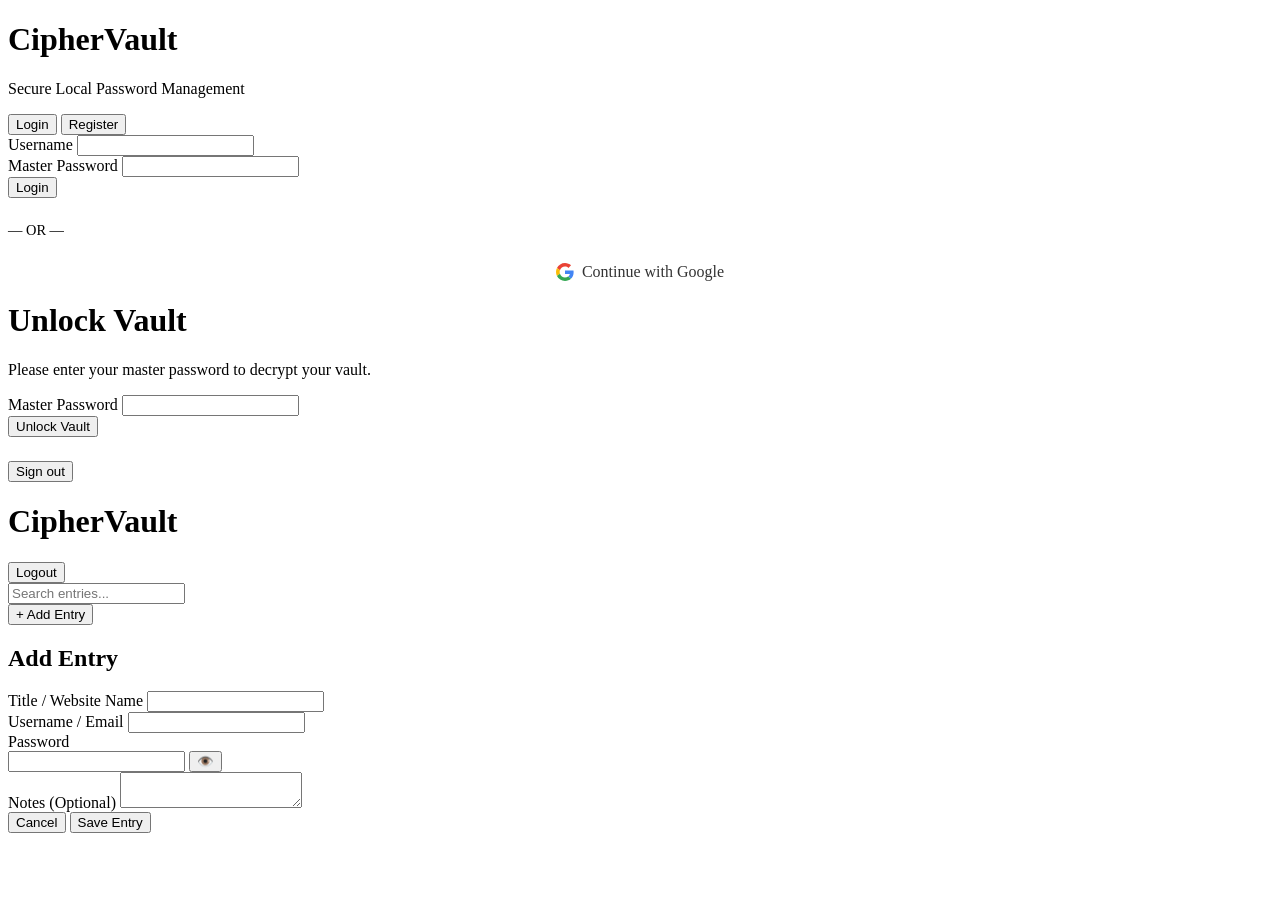
==== web/static/index.html @ eb2fa0f9 "Ready for production" ====
<!DOCTYPE html>
<html lang="en">
<head>
    <meta charset="UTF-8">
    <meta name="viewport" content="width=device-width, initial-scale=1.0">
    <title>CipherVault Web</title>
    <link rel="preconnect" href="https://fonts.googleapis.com">
    <link rel="preconnect" href="https://fonts.gstatic.com" crossorigin>
    <link href="https://fonts.googleapis.com/css2?family=Outfit:wght@300;400;600&display=swap" rel="stylesheet">
    <link rel="stylesheet" href="/static/css/styles.css">
</head>
<body>

    <div id="auth-view" class="view active">
        <div class="auth-card glass">
            <h1 class="logo">CipherVault</h1>
            <p class="subtitle">Secure Local Password Management</p>
            
            <div class="tabs">
                <button class="tab-btn active" onclick="switchAuthTab('login')">Login</button>
                <button class="tab-btn" onclick="switchAuthTab('register')">Register</button>
            </div>

            <form id="auth-form" onsubmit="handleAuth(event)">
                <input type="hidden" id="auth-mode" value="login">
                <div class="input-group">
                    <label for="username">Username</label>
                    <input type="text" id="username" autocomplete="username">
                </div>
                <div class="input-group">
                    <label for="master_password">Master Password</label>
                    <input type="password" id="master_password" autocomplete="current-password">
                </div>
                <div id="auth-error" class="error-msg"></div>
                <button type="submit" class="primary-btn" id="auth-submit-btn">Login</button>
            </form>
            
            <div style="margin: 1.5rem 0; color: var(--text-muted); font-size: 0.9rem;">— OR —</div>
            
            <a href="/api/auth/google/login" class="primary-btn" style="background: white; color: #333; text-decoration: none; display: flex; justify-content: center; align-items: center; gap: 0.5rem; width: 100%;">
                <svg width="18" height="18" xmlns="http://www.w3.org/2000/svg" viewBox="0 0 48 48"><path fill="#EA4335" d="M24 9.5c3.54 0 6.71 1.22 9.21 3.6l6.85-6.85C35.9 2.38 30.47 0 24 0 14.62 0 6.51 5.38 2.56 13.22l7.98 6.19C12.43 13.72 17.74 9.5 24 9.5z"/><path fill="#4285F4" d="M46.98 24.55c0-1.57-.15-3.09-.38-4.55H24v9.02h12.94c-.58 2.96-2.26 5.48-4.78 7.18l7.73 6c4.51-4.18 7.09-10.36 7.09-17.65z"/><path fill="#FBBC05" d="M10.53 28.59c-.48-1.45-.76-2.99-.76-4.59s.27-3.14.76-4.59l-7.98-6.19C.92 16.46 0 20.12 0 24c0 3.88.92 7.54 2.56 10.78l7.97-6.19z"/><path fill="#34A853" d="M24 48c6.48 0 11.93-2.13 15.89-5.81l-7.73-6c-2.15 1.45-4.92 2.3-8.16 2.3-6.26 0-11.57-4.22-13.47-9.91l-7.98 6.19C6.51 42.62 14.62 48 24 48z"/></svg>
                Continue with Google
            </a>
        </div>
    </div>

    <!-- UNLOCK VIEW -->
    <div id="unlock-view" class="view">
        <div class="auth-card glass" style="margin: auto;">
            <h1 class="logo">Unlock Vault</h1>
            <p class="subtitle" id="unlock-subtitle">Please enter your master password to decrypt your vault.</p>
            
            <form id="unlock-form" onsubmit="handleUnlock(event)">
                <div class="input-group">
                    <label for="unlock_password">Master Password</label>
                    <input type="password" id="unlock_password" required>
                </div>
                <div id="unlock-error" class="error-msg"></div>
                <button type="submit" class="primary-btn">Unlock Vault</button>
            </form>
            
            <div style="margin-top: 1.5rem;">
                <button type="button" class="text-btn" onclick="logout()">Sign out</button>
            </div>
        </div>
    </div>

    <div id="app-view" class="view">
        <header class="glass-header">
            <h1 class="logo">CipherVault</h1>
            <div class="header-actions">
                <span id="current-user"></span>
                <button onclick="logout()" class="text-btn">Logout</button>
            </div>
        </header>

        <main class="container">
            <div class="action-bar">
                <div class="search-wrapper">
                    <input type="text" id="search-input" placeholder="Search entries..." onkeyup="filterEntries()">
                </div>
                <button onclick="openModal('add-modal')" class="primary-btn">+ Add Entry</button>
            </div>

            <div id="entries-list" class="entries-grid">
                <!-- Entries will be dynamically populated here -->
            </div>
        </main>
    </div>

    <!-- Modals -->
    <div id="add-modal" class="modal">
        <div class="modal-content glass">
            <h2>Add Entry</h2>
            <form id="add-form" onsubmit="handleAddEntry(event)">
                <div class="input-group">
                    <label for="entry-name">Title / Website Name</label>
                    <input type="text" id="entry-name" required>
                </div>
                <div class="input-group">
                    <label for="entry-username">Username / Email</label>
                    <input type="text" id="entry-username" required>
                </div>
                <div class="input-group">
                    <label for="entry-password">Password</label>
                    <div class="password-wrapper">
                        <input type="password" id="entry-password" required>
                        <button type="button" class="icon-btn" onclick="togglePasswordVisibility('entry-password')">👁️</button>
                    </div>
                </div>
                <div class="input-group">
                    <label for="entry-notes">Notes (Optional)</label>
                    <textarea id="entry-notes"></textarea>
                </div>
                <div id="add-error" class="error-msg"></div>
                <div class="modal-actions">
                    <button type="button" class="text-btn" onclick="closeModal('add-modal')">Cancel</button>
                    <button type="submit" class="primary-btn">Save Entry</button>
                </div>
            </form>
        </div>
    </div>

    <script src="/static/js/app.js"></script>
</body>
</html>
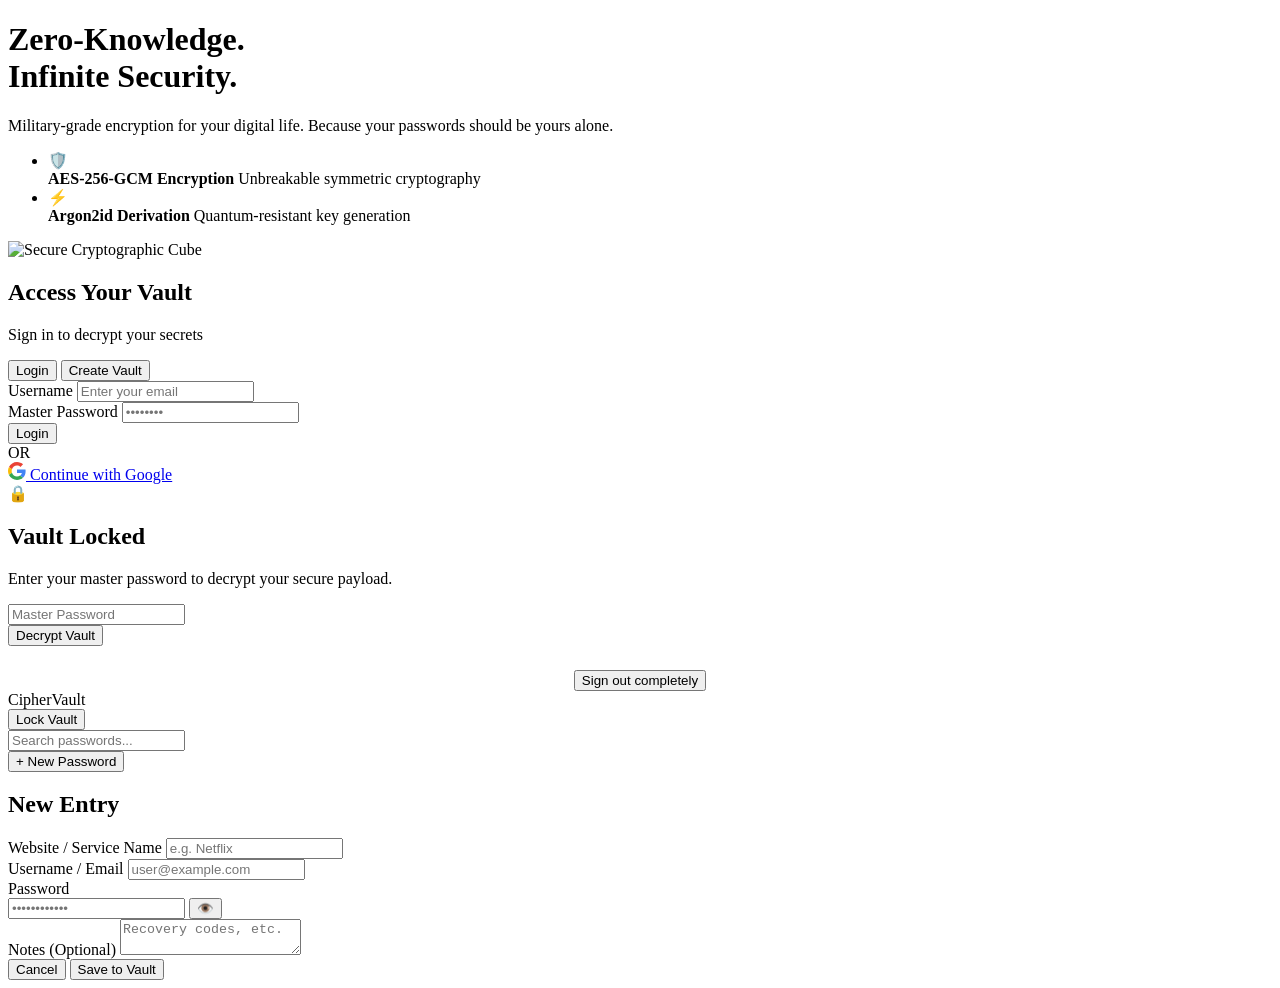
==== commit 95651248: "Redesign landing page UI" ====
--- a/web/static/index.html
+++ b/web/static/index.html
@@ -3,83 +3,127 @@
 <head>
     <meta charset="UTF-8">
     <meta name="viewport" content="width=device-width, initial-scale=1.0">
-    <title>CipherVault Web</title>
+    <title>CipherVault | Zero-Knowledge Security</title>
     <link rel="preconnect" href="https://fonts.googleapis.com">
     <link rel="preconnect" href="https://fonts.gstatic.com" crossorigin>
-    <link href="https://fonts.googleapis.com/css2?family=Outfit:wght@300;400;600&display=swap" rel="stylesheet">
+    <link href="https://fonts.googleapis.com/css2?family=Inter:wght@300;400;500;600;700&family=Space+Grotesk:wght@500;700&display=swap" rel="stylesheet">
     <link rel="stylesheet" href="/static/css/styles.css">
 </head>
 <body>
 
+    <!-- Landing / Auth View -->
     <div id="auth-view" class="view active">
-        <div class="auth-card glass">
-            <h1 class="logo">CipherVault</h1>
-            <p class="subtitle">Secure Local Password Management</p>
+        <div class="landing-grid">
             
-            <div class="tabs">
-                <button class="tab-btn active" onclick="switchAuthTab('login')">Login</button>
-                <button class="tab-btn" onclick="switchAuthTab('register')">Register</button>
+            <!-- Left Side: Marketing Pitch -->
+            <div class="landing-pitch">
+                <div class="pitch-content">
+                    <h1 class="landing-title">Zero-Knowledge.<br><span class="highlight">Infinite Security.</span></h1>
+                    <p class="landing-subtitle">Military-grade encryption for your digital life. Because your passwords should be yours alone.</p>
+                    
+                    <ul class="features-list">
+                        <li>
+                            <div class="feature-icon">🛡️</div>
+                            <div class="feature-text">
+                                <strong>AES-256-GCM Encryption</strong>
+                                <span>Unbreakable symmetric cryptography</span>
+                            </div>
+                        </li>
+                        <li>
+                            <div class="feature-icon">⚡</div>
+                            <div class="feature-text">
+                                <strong>Argon2id Derivation</strong>
+                                <span>Quantum-resistant key generation</span>
+                            </div>
+                        </li>
+                    </ul>
+                </div>
+                
+                <div class="hero-image-wrapper">
+                    <img src="/static/img/hero.png" alt="Secure Cryptographic Cube" class="hero-image">
+                </div>
             </div>
 
-            <form id="auth-form" onsubmit="handleAuth(event)">
-                <input type="hidden" id="auth-mode" value="login">
-                <div class="input-group">
-                    <label for="username">Username</label>
-                    <input type="text" id="username" autocomplete="username">
+            <!-- Right Side: Auth Card -->
+            <div class="landing-auth">
+                <div class="auth-card glass">
+                    <h2 class="auth-heading">Access Your Vault</h2>
+                    <p class="auth-sub">Sign in to decrypt your secrets</p>
+                    
+                    <div class="tabs">
+                        <button class="tab-btn active" onclick="switchAuthTab('login')">Login</button>
+                        <button class="tab-btn" onclick="switchAuthTab('register')">Create Vault</button>
+                    </div>
+
+                    <form id="auth-form" onsubmit="handleAuth(event)">
+                        <input type="hidden" id="auth-mode" value="login">
+                        <div class="input-group">
+                            <label for="username">Username</label>
+                            <input type="text" id="username" autocomplete="username" placeholder="Enter your email">
+                        </div>
+                        <div class="input-group">
+                            <label for="master_password">Master Password</label>
+                            <input type="password" id="master_password" autocomplete="current-password" placeholder="••••••••">
+                        </div>
+                        <div id="auth-error" class="error-msg"></div>
+                        <button type="submit" class="primary-btn" id="auth-submit-btn">Login</button>
+                    </form>
+                    
+                    <div class="divider">
+                        <span>OR</span>
+                    </div>
+                    
+                    <a href="/api/auth/google/login" class="google-btn">
+                        <svg width="18" height="18" xmlns="http://www.w3.org/2000/svg" viewBox="0 0 48 48"><path fill="#EA4335" d="M24 9.5c3.54 0 6.71 1.22 9.21 3.6l6.85-6.85C35.9 2.38 30.47 0 24 0 14.62 0 6.51 5.38 2.56 13.22l7.98 6.19C12.43 13.72 17.74 9.5 24 9.5z"/><path fill="#4285F4" d="M46.98 24.55c0-1.57-.15-3.09-.38-4.55H24v9.02h12.94c-.58 2.96-2.26 5.48-4.78 7.18l7.73 6c4.51-4.18 7.09-10.36 7.09-17.65z"/><path fill="#FBBC05" d="M10.53 28.59c-.48-1.45-.76-2.99-.76-4.59s.27-3.14.76-4.59l-7.98-6.19C.92 16.46 0 20.12 0 24c0 3.88.92 7.54 2.56 10.78l7.97-6.19z"/><path fill="#34A853" d="M24 48c6.48 0 11.93-2.13 15.89-5.81l-7.73-6c-2.15 1.45-4.92 2.3-8.16 2.3-6.26 0-11.57-4.22-13.47-9.91l-7.98 6.19C6.51 42.62 14.62 48 24 48z"/></svg>
+                        Continue with Google
+                    </a>
                 </div>
-                <div class="input-group">
-                    <label for="master_password">Master Password</label>
-                    <input type="password" id="master_password" autocomplete="current-password">
-                </div>
-                <div id="auth-error" class="error-msg"></div>
-                <button type="submit" class="primary-btn" id="auth-submit-btn">Login</button>
-            </form>
+            </div>
             
-            <div style="margin: 1.5rem 0; color: var(--text-muted); font-size: 0.9rem;">— OR —</div>
-            
-            <a href="/api/auth/google/login" class="primary-btn" style="background: white; color: #333; text-decoration: none; display: flex; justify-content: center; align-items: center; gap: 0.5rem; width: 100%;">
-                <svg width="18" height="18" xmlns="http://www.w3.org/2000/svg" viewBox="0 0 48 48"><path fill="#EA4335" d="M24 9.5c3.54 0 6.71 1.22 9.21 3.6l6.85-6.85C35.9 2.38 30.47 0 24 0 14.62 0 6.51 5.38 2.56 13.22l7.98 6.19C12.43 13.72 17.74 9.5 24 9.5z"/><path fill="#4285F4" d="M46.98 24.55c0-1.57-.15-3.09-.38-4.55H24v9.02h12.94c-.58 2.96-2.26 5.48-4.78 7.18l7.73 6c4.51-4.18 7.09-10.36 7.09-17.65z"/><path fill="#FBBC05" d="M10.53 28.59c-.48-1.45-.76-2.99-.76-4.59s.27-3.14.76-4.59l-7.98-6.19C.92 16.46 0 20.12 0 24c0 3.88.92 7.54 2.56 10.78l7.97-6.19z"/><path fill="#34A853" d="M24 48c6.48 0 11.93-2.13 15.89-5.81l-7.73-6c-2.15 1.45-4.92 2.3-8.16 2.3-6.26 0-11.57-4.22-13.47-9.91l-7.98 6.19C6.51 42.62 14.62 48 24 48z"/></svg>
-                Continue with Google
-            </a>
         </div>
     </div>
 
     <!-- UNLOCK VIEW -->
     <div id="unlock-view" class="view">
-        <div class="auth-card glass" style="margin: auto;">
-            <h1 class="logo">Unlock Vault</h1>
-            <p class="subtitle" id="unlock-subtitle">Please enter your master password to decrypt your vault.</p>
+        <div class="auth-card glass centered-card">
+            <div class="lock-icon">🔒</div>
+            <h2 class="auth-heading">Vault Locked</h2>
+            <p class="auth-sub" id="unlock-subtitle">Enter your master password to decrypt your secure payload.</p>
             
             <form id="unlock-form" onsubmit="handleUnlock(event)">
                 <div class="input-group">
-                    <label for="unlock_password">Master Password</label>
-                    <input type="password" id="unlock_password" required>
+                    <input type="password" id="unlock_password" required placeholder="Master Password">
                 </div>
                 <div id="unlock-error" class="error-msg"></div>
-                <button type="submit" class="primary-btn">Unlock Vault</button>
+                <button type="submit" class="primary-btn">Decrypt Vault</button>
             </form>
             
-            <div style="margin-top: 1.5rem;">
-                <button type="button" class="text-btn" onclick="logout()">Sign out</button>
+            <div style="margin-top: 1.5rem; text-align: center;">
+                <button type="button" class="text-btn" onclick="logout()">Sign out completely</button>
             </div>
         </div>
     </div>
 
+    <!-- APP VIEW -->
     <div id="app-view" class="view">
-        <header class="glass-header">
-            <h1 class="logo">CipherVault</h1>
+        <header class="app-header glass">
+            <div class="header-logo">
+                <span class="highlight">Cipher</span>Vault
+            </div>
             <div class="header-actions">
-                <span id="current-user"></span>
-                <button onclick="logout()" class="text-btn">Logout</button>
+                <span id="current-user" class="user-badge"></span>
+                <button onclick="logout()" class="text-btn">Lock Vault</button>
             </div>
         </header>
 
         <main class="container">
             <div class="action-bar">
                 <div class="search-wrapper">
-                    <input type="text" id="search-input" placeholder="Search entries..." onkeyup="filterEntries()">
+                    <input type="text" id="search-input" placeholder="Search passwords..." onkeyup="filterEntries()">
                 </div>
-                <button onclick="openModal('add-modal')" class="primary-btn">+ Add Entry</button>
+                <button onclick="openModal('add-modal')" class="primary-btn add-btn">
+                    <span>+</span> New Password
+                </button>
             </div>
 
             <div id="entries-list" class="entries-grid">
@@ -88,34 +132,34 @@
         </main>
     </div>
 
-    <!-- Modals -->
+    <!-- ADD ENTRY MODAL -->
     <div id="add-modal" class="modal">
         <div class="modal-content glass">
-            <h2>Add Entry</h2>
+            <h2 class="modal-title">New Entry</h2>
             <form id="add-form" onsubmit="handleAddEntry(event)">
                 <div class="input-group">
-                    <label for="entry-name">Title / Website Name</label>
-                    <input type="text" id="entry-name" required>
+                    <label for="entry-name">Website / Service Name</label>
+                    <input type="text" id="entry-name" required placeholder="e.g. Netflix">
                 </div>
                 <div class="input-group">
                     <label for="entry-username">Username / Email</label>
-                    <input type="text" id="entry-username" required>
+                    <input type="text" id="entry-username" required placeholder="user@example.com">
                 </div>
                 <div class="input-group">
                     <label for="entry-password">Password</label>
                     <div class="password-wrapper">
-                        <input type="password" id="entry-password" required>
+                        <input type="password" id="entry-password" required placeholder="••••••••••••">
                         <button type="button" class="icon-btn" onclick="togglePasswordVisibility('entry-password')">👁️</button>
                     </div>
                 </div>
                 <div class="input-group">
                     <label for="entry-notes">Notes (Optional)</label>
-                    <textarea id="entry-notes"></textarea>
+                    <textarea id="entry-notes" placeholder="Recovery codes, etc."></textarea>
                 </div>
                 <div id="add-error" class="error-msg"></div>
                 <div class="modal-actions">
                     <button type="button" class="text-btn" onclick="closeModal('add-modal')">Cancel</button>
-                    <button type="submit" class="primary-btn">Save Entry</button>
+                    <button type="submit" class="primary-btn">Save to Vault</button>
                 </div>
             </form>
         </div>
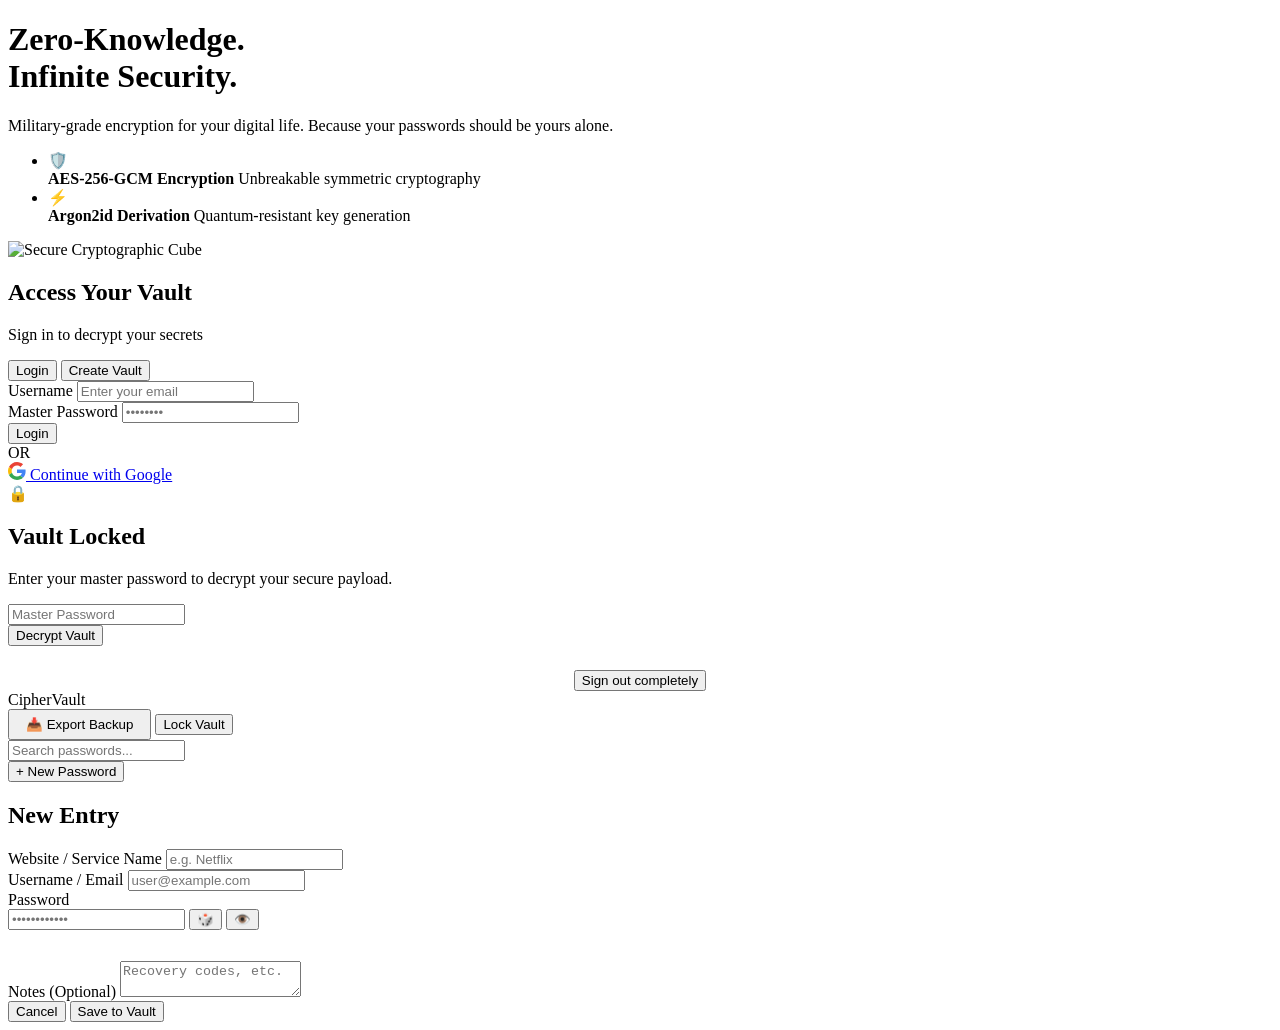
==== commit b25e5c01: "Add 5 premium features: Generator, Strength Meter, Auto-Lock, Copy, Export" ====
--- a/web/static/index.html
+++ b/web/static/index.html
@@ -112,6 +112,7 @@
             </div>
             <div class="header-actions">
                 <span id="current-user" class="user-badge"></span>
+                <button onclick="exportVault()" class="action-btn" style="padding: 0.4rem 1rem; flex: 0; white-space: nowrap;">📥 Export Backup</button>
                 <button onclick="logout()" class="text-btn">Lock Vault</button>
             </div>
         </header>
@@ -148,9 +149,14 @@
                 <div class="input-group">
                     <label for="entry-password">Password</label>
                     <div class="password-wrapper">
-                        <input type="password" id="entry-password" required placeholder="••••••••••••">
+                        <input type="password" id="entry-password" required placeholder="••••••••••••" oninput="checkPasswordStrength(this.value)">
+                        <button type="button" class="icon-btn" style="right: 2.5rem;" onclick="generatePassword()" title="Generate Password">🎲</button>
                         <button type="button" class="icon-btn" onclick="togglePasswordVisibility('entry-password')">👁️</button>
                     </div>
+                    <div style="margin-top: 0.5rem; height: 4px; background: rgba(255,255,255,0.1); border-radius: 2px; overflow: hidden;">
+                        <div id="strength-bar" style="height: 100%; width: 0%; transition: all 0.3s ease;"></div>
+                    </div>
+                    <div id="strength-text" style="font-size: 0.8rem; color: var(--text-muted); margin-top: 0.25rem; min-height: 1.2em;"></div>
                 </div>
                 <div class="input-group">
                     <label for="entry-notes">Notes (Optional)</label>
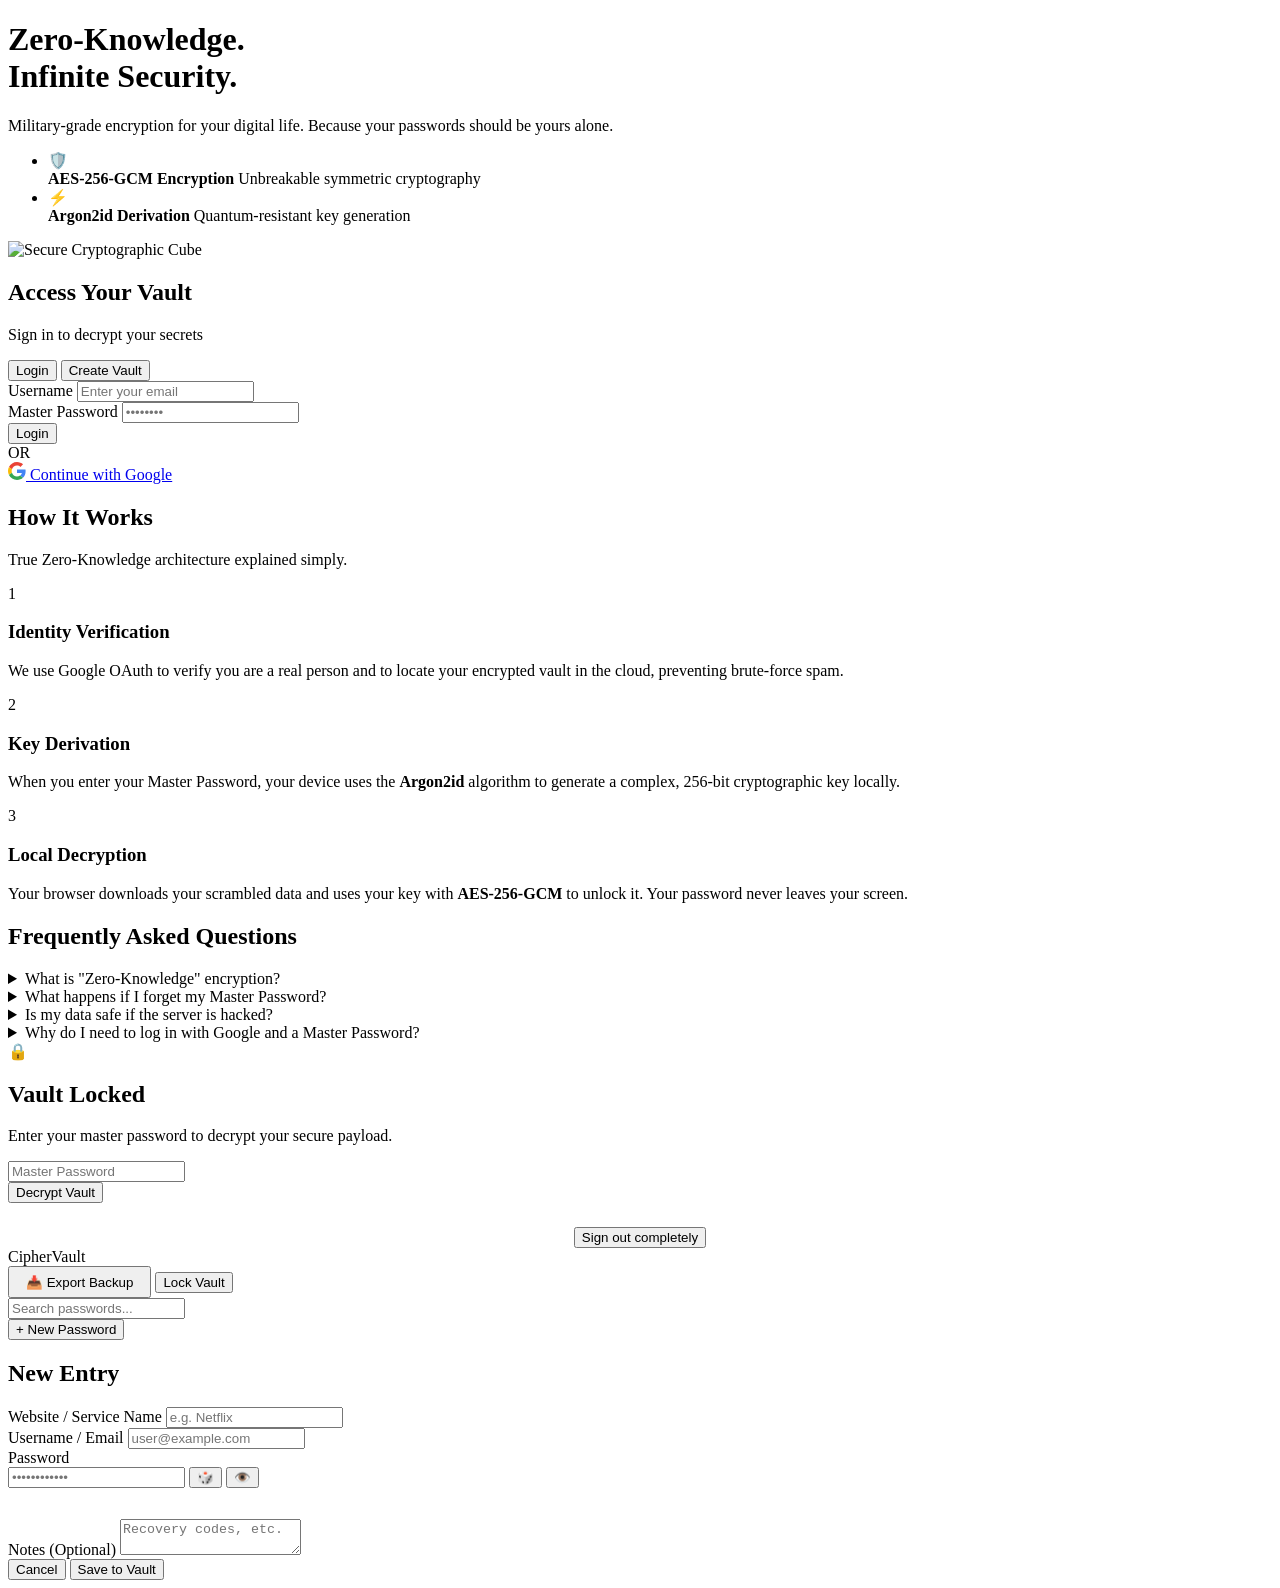
==== commit 1ec55444: "Add How it Works and FAQ sections to landing page" ====
--- a/web/static/index.html
+++ b/web/static/index.html
@@ -81,6 +81,74 @@
             </div>
             
         </div>
+
+        <!-- NEW: HOW IT WORKS SECTION -->
+        <section class="info-section">
+            <div class="container">
+                <div class="section-header">
+                    <h2 class="section-title">How It Works</h2>
+                    <p class="section-subtitle">True Zero-Knowledge architecture explained simply.</p>
+                </div>
+                
+                <div class="steps-grid">
+                    <div class="step-card glass">
+                        <div class="step-number">1</div>
+                        <h3>Identity Verification</h3>
+                        <p>We use Google OAuth to verify you are a real person and to locate your encrypted vault in the cloud, preventing brute-force spam.</p>
+                    </div>
+                    <div class="step-card glass">
+                        <div class="step-number">2</div>
+                        <h3>Key Derivation</h3>
+                        <p>When you enter your Master Password, your device uses the <strong>Argon2id</strong> algorithm to generate a complex, 256-bit cryptographic key locally.</p>
+                    </div>
+                    <div class="step-card glass">
+                        <div class="step-number">3</div>
+                        <h3>Local Decryption</h3>
+                        <p>Your browser downloads your scrambled data and uses your key with <strong>AES-256-GCM</strong> to unlock it. Your password never leaves your screen.</p>
+                    </div>
+                </div>
+            </div>
+        </section>
+
+        <!-- NEW: FAQ SECTION -->
+        <section class="info-section" style="padding-top: 0;">
+            <div class="container" style="max-width: 800px;">
+                <div class="section-header">
+                    <h2 class="section-title">Frequently Asked Questions</h2>
+                </div>
+                
+                <div class="faq-container">
+                    <details class="faq-item glass">
+                        <summary>What is "Zero-Knowledge" encryption?</summary>
+                        <div class="faq-content">
+                            <p>Zero-Knowledge means that the server (and the developers) have absolutely zero knowledge of what your passwords are. Your Master Password is never sent to our servers; it only exists temporarily on your own device to lock and unlock your data. If our database is hacked, the hackers only get mathematically unbreakable gibberish.</p>
+                        </div>
+                    </details>
+                    
+                    <details class="faq-item glass">
+                        <summary>What happens if I forget my Master Password?</summary>
+                        <div class="faq-content">
+                            <p><strong>You lose your data.</strong> Because we practice strict Zero-Knowledge security, we cannot reset your password or recover your vault. Your Master Password is the only mathematical key that can unlock your data.</p>
+                        </div>
+                    </details>
+
+                    <details class="faq-item glass">
+                        <summary>Is my data safe if the server is hacked?</summary>
+                        <div class="faq-content">
+                            <p>Yes. Your vault is encrypted using AES-256-GCM, the same encryption standard used by governments and militaries worldwide. Without your specific Master Password, the world's most powerful supercomputers would take millions of years to crack it.</p>
+                        </div>
+                    </details>
+
+                    <details class="faq-item glass">
+                        <summary>Why do I need to log in with Google and a Master Password?</summary>
+                        <div class="faq-content">
+                            <p>Logging in with Google proves your identity to our servers and helps us fetch the correct encrypted file. The Master Password proves your authorization to unlock the file. Splitting these two steps prevents bots from spamming our servers with fake passwords.</p>
+                        </div>
+                    </details>
+                </div>
+            </div>
+        </section>
+
     </div>
 
     <!-- UNLOCK VIEW -->
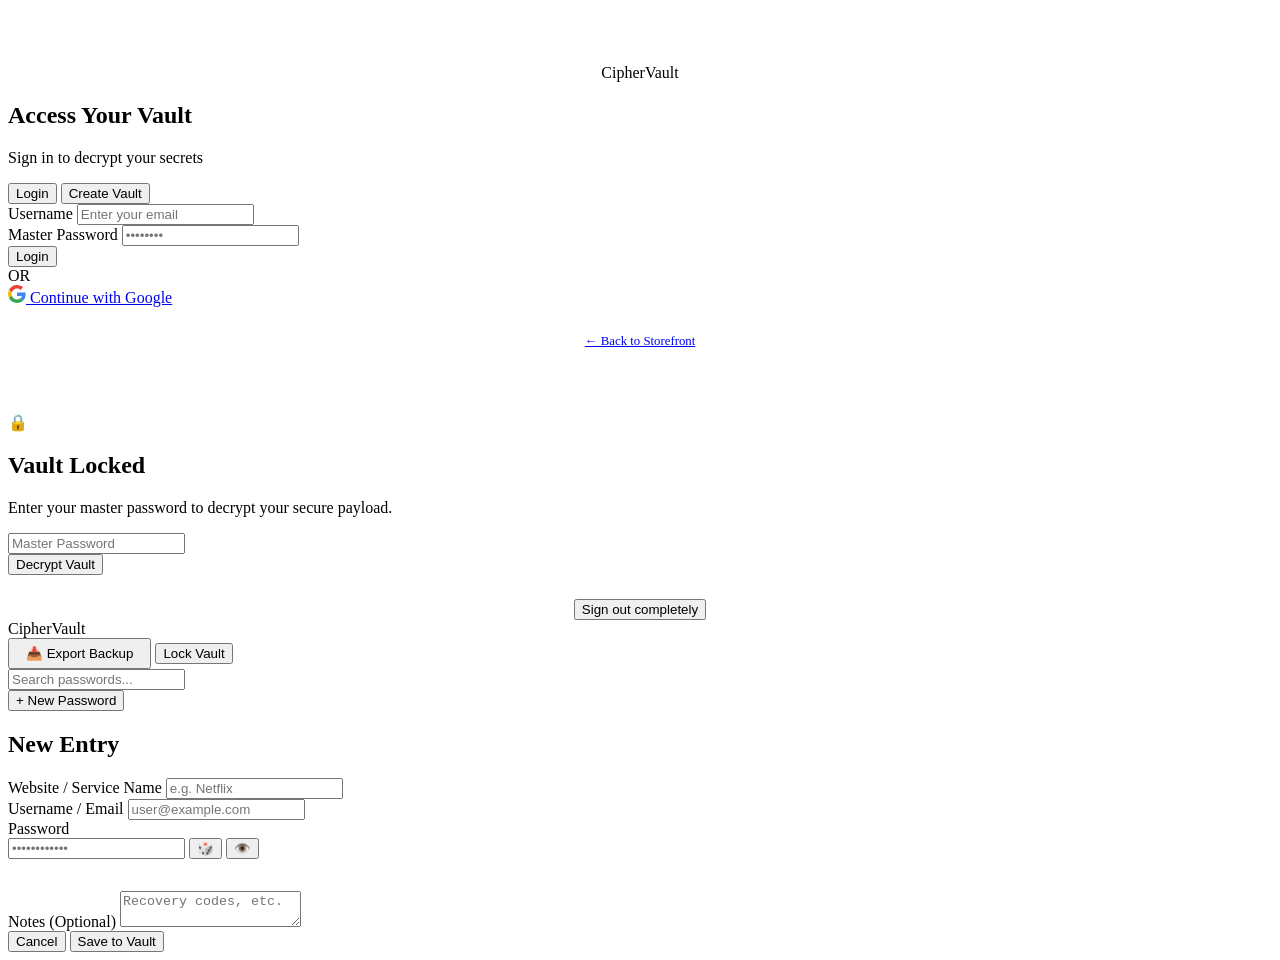
==== commit 732cb37a: "Redesign app interface to align with premium Syne/Space Mono dark theme" ====
--- a/web/static/index.html
+++ b/web/static/index.html
@@ -6,149 +6,52 @@
     <title>CipherVault | Zero-Knowledge Security</title>
     <link rel="preconnect" href="https://fonts.googleapis.com">
     <link rel="preconnect" href="https://fonts.gstatic.com" crossorigin>
-    <link href="https://fonts.googleapis.com/css2?family=Inter:wght@300;400;500;600;700&family=Space+Grotesk:wght@500;700&display=swap" rel="stylesheet">
+    <link href="https://fonts.googleapis.com/css2?family=Space+Mono:wght@400;700&family=Syne:wght@400;700;800;900&display=swap" rel="stylesheet">
     <link rel="stylesheet" href="/static/css/styles.css">
 </head>
 <body>
 
     <!-- Landing / Auth View -->
     <div id="auth-view" class="view active">
-        <div class="landing-grid">
+        <div class="auth-card glass centered-card" style="margin: auto; margin-top: 4rem; margin-bottom: 4rem;">
+            <div class="header-logo" style="text-align: center; margin-bottom: 1rem;">
+                <span class="highlight">Cipher</span>Vault
+            </div>
+            <h2 class="auth-heading">Access Your Vault</h2>
+            <p class="auth-sub">Sign in to decrypt your secrets</p>
             
-            <!-- Left Side: Marketing Pitch -->
-            <div class="landing-pitch">
-                <div class="pitch-content">
-                    <h1 class="landing-title">Zero-Knowledge.<br><span class="highlight">Infinite Security.</span></h1>
-                    <p class="landing-subtitle">Military-grade encryption for your digital life. Because your passwords should be yours alone.</p>
-                    
-                    <ul class="features-list">
-                        <li>
-                            <div class="feature-icon">🛡️</div>
-                            <div class="feature-text">
-                                <strong>AES-256-GCM Encryption</strong>
-                                <span>Unbreakable symmetric cryptography</span>
-                            </div>
-                        </li>
-                        <li>
-                            <div class="feature-icon">⚡</div>
-                            <div class="feature-text">
-                                <strong>Argon2id Derivation</strong>
-                                <span>Quantum-resistant key generation</span>
-                            </div>
-                        </li>
-                    </ul>
-                </div>
-                
-                <div class="hero-image-wrapper">
-                    <img src="/static/img/hero.png" alt="Secure Cryptographic Cube" class="hero-image">
-                </div>
+            <div class="tabs">
+                <button class="tab-btn active" onclick="switchAuthTab('login')">Login</button>
+                <button class="tab-btn" onclick="switchAuthTab('register')">Create Vault</button>
             </div>
 
-            <!-- Right Side: Auth Card -->
-            <div class="landing-auth">
-                <div class="auth-card glass">
-                    <h2 class="auth-heading">Access Your Vault</h2>
-                    <p class="auth-sub">Sign in to decrypt your secrets</p>
-                    
-                    <div class="tabs">
-                        <button class="tab-btn active" onclick="switchAuthTab('login')">Login</button>
-                        <button class="tab-btn" onclick="switchAuthTab('register')">Create Vault</button>
-                    </div>
-
-                    <form id="auth-form" onsubmit="handleAuth(event)">
-                        <input type="hidden" id="auth-mode" value="login">
-                        <div class="input-group">
-                            <label for="username">Username</label>
-                            <input type="text" id="username" autocomplete="username" placeholder="Enter your email">
-                        </div>
-                        <div class="input-group">
-                            <label for="master_password">Master Password</label>
-                            <input type="password" id="master_password" autocomplete="current-password" placeholder="••••••••">
-                        </div>
-                        <div id="auth-error" class="error-msg"></div>
-                        <button type="submit" class="primary-btn" id="auth-submit-btn">Login</button>
-                    </form>
-                    
-                    <div class="divider">
-                        <span>OR</span>
-                    </div>
-                    
-                    <a href="/api/auth/google/login" class="google-btn">
-                        <svg width="18" height="18" xmlns="http://www.w3.org/2000/svg" viewBox="0 0 48 48"><path fill="#EA4335" d="M24 9.5c3.54 0 6.71 1.22 9.21 3.6l6.85-6.85C35.9 2.38 30.47 0 24 0 14.62 0 6.51 5.38 2.56 13.22l7.98 6.19C12.43 13.72 17.74 9.5 24 9.5z"/><path fill="#4285F4" d="M46.98 24.55c0-1.57-.15-3.09-.38-4.55H24v9.02h12.94c-.58 2.96-2.26 5.48-4.78 7.18l7.73 6c4.51-4.18 7.09-10.36 7.09-17.65z"/><path fill="#FBBC05" d="M10.53 28.59c-.48-1.45-.76-2.99-.76-4.59s.27-3.14.76-4.59l-7.98-6.19C.92 16.46 0 20.12 0 24c0 3.88.92 7.54 2.56 10.78l7.97-6.19z"/><path fill="#34A853" d="M24 48c6.48 0 11.93-2.13 15.89-5.81l-7.73-6c-2.15 1.45-4.92 2.3-8.16 2.3-6.26 0-11.57-4.22-13.47-9.91l-7.98 6.19C6.51 42.62 14.62 48 24 48z"/></svg>
-                        Continue with Google
-                    </a>
+            <form id="auth-form" onsubmit="handleAuth(event)">
+                <input type="hidden" id="auth-mode" value="login">
+                <div class="input-group">
+                    <label for="username">Username</label>
+                    <input type="text" id="username" autocomplete="username" placeholder="Enter your email">
                 </div>
+                <div class="input-group">
+                    <label for="master_password">Master Password</label>
+                    <input type="password" id="master_password" autocomplete="current-password" placeholder="••••••••">
+                </div>
+                <div id="auth-error" class="error-msg"></div>
+                <button type="submit" class="primary-btn" id="auth-submit-btn">Login</button>
+            </form>
+            
+            <div class="divider">
+                <span>OR</span>
             </div>
             
+            <a href="/api/auth/google/login" class="google-btn">
+                <svg width="18" height="18" xmlns="http://www.w3.org/2000/svg" viewBox="0 0 48 48"><path fill="#EA4335" d="M24 9.5c3.54 0 6.71 1.22 9.21 3.6l6.85-6.85C35.9 2.38 30.47 0 24 0 14.62 0 6.51 5.38 2.56 13.22l7.98 6.19C12.43 13.72 17.74 9.5 24 9.5z"/><path fill="#4285F4" d="M46.98 24.55c0-1.57-.15-3.09-.38-4.55H24v9.02h12.94c-.58 2.96-2.26 5.48-4.78 7.18l7.73 6c4.51-4.18 7.09-10.36 7.09-17.65z"/><path fill="#FBBC05" d="M10.53 28.59c-.48-1.45-.76-2.99-.76-4.59s.27-3.14.76-4.59l-7.98-6.19C.92 16.46 0 20.12 0 24c0 3.88.92 7.54 2.56 10.78l7.97-6.19z"/><path fill="#34A853" d="M24 48c6.48 0 11.93-2.13 15.89-5.81l-7.73-6c-2.15 1.45-4.92 2.3-8.16 2.3-6.26 0-11.57-4.22-13.47-9.91l-7.98 6.19C6.51 42.62 14.62 48 24 48z"/></svg>
+                Continue with Google
+            </a>
+            
+            <div style="margin-top: 1.5rem; text-align: center;">
+                <a href="/" class="text-btn" style="font-size: 0.8rem;">← Back to Storefront</a>
+            </div>
         </div>
-
-        <!-- NEW: HOW IT WORKS SECTION -->
-        <section class="info-section">
-            <div class="container">
-                <div class="section-header">
-                    <h2 class="section-title">How It Works</h2>
-                    <p class="section-subtitle">True Zero-Knowledge architecture explained simply.</p>
-                </div>
-                
-                <div class="steps-grid">
-                    <div class="step-card glass">
-                        <div class="step-number">1</div>
-                        <h3>Identity Verification</h3>
-                        <p>We use Google OAuth to verify you are a real person and to locate your encrypted vault in the cloud, preventing brute-force spam.</p>
-                    </div>
-                    <div class="step-card glass">
-                        <div class="step-number">2</div>
-                        <h3>Key Derivation</h3>
-                        <p>When you enter your Master Password, your device uses the <strong>Argon2id</strong> algorithm to generate a complex, 256-bit cryptographic key locally.</p>
-                    </div>
-                    <div class="step-card glass">
-                        <div class="step-number">3</div>
-                        <h3>Local Decryption</h3>
-                        <p>Your browser downloads your scrambled data and uses your key with <strong>AES-256-GCM</strong> to unlock it. Your password never leaves your screen.</p>
-                    </div>
-                </div>
-            </div>
-        </section>
-
-        <!-- NEW: FAQ SECTION -->
-        <section class="info-section" style="padding-top: 0;">
-            <div class="container" style="max-width: 800px;">
-                <div class="section-header">
-                    <h2 class="section-title">Frequently Asked Questions</h2>
-                </div>
-                
-                <div class="faq-container">
-                    <details class="faq-item glass">
-                        <summary>What is "Zero-Knowledge" encryption?</summary>
-                        <div class="faq-content">
-                            <p>Zero-Knowledge means that the server (and the developers) have absolutely zero knowledge of what your passwords are. Your Master Password is never sent to our servers; it only exists temporarily on your own device to lock and unlock your data. If our database is hacked, the hackers only get mathematically unbreakable gibberish.</p>
-                        </div>
-                    </details>
-                    
-                    <details class="faq-item glass">
-                        <summary>What happens if I forget my Master Password?</summary>
-                        <div class="faq-content">
-                            <p><strong>You lose your data.</strong> Because we practice strict Zero-Knowledge security, we cannot reset your password or recover your vault. Your Master Password is the only mathematical key that can unlock your data.</p>
-                        </div>
-                    </details>
-
-                    <details class="faq-item glass">
-                        <summary>Is my data safe if the server is hacked?</summary>
-                        <div class="faq-content">
-                            <p>Yes. Your vault is encrypted using AES-256-GCM, the same encryption standard used by governments and militaries worldwide. Without your specific Master Password, the world's most powerful supercomputers would take millions of years to crack it.</p>
-                        </div>
-                    </details>
-
-                    <details class="faq-item glass">
-                        <summary>Why do I need to log in with Google and a Master Password?</summary>
-                        <div class="faq-content">
-                            <p>Logging in with Google proves your identity to our servers and helps us fetch the correct encrypted file. The Master Password proves your authorization to unlock the file. Splitting these two steps prevents bots from spamming our servers with fake passwords.</p>
-                        </div>
-                    </details>
-                </div>
-            </div>
-        </section>
-
     </div>
 
     <!-- UNLOCK VIEW -->
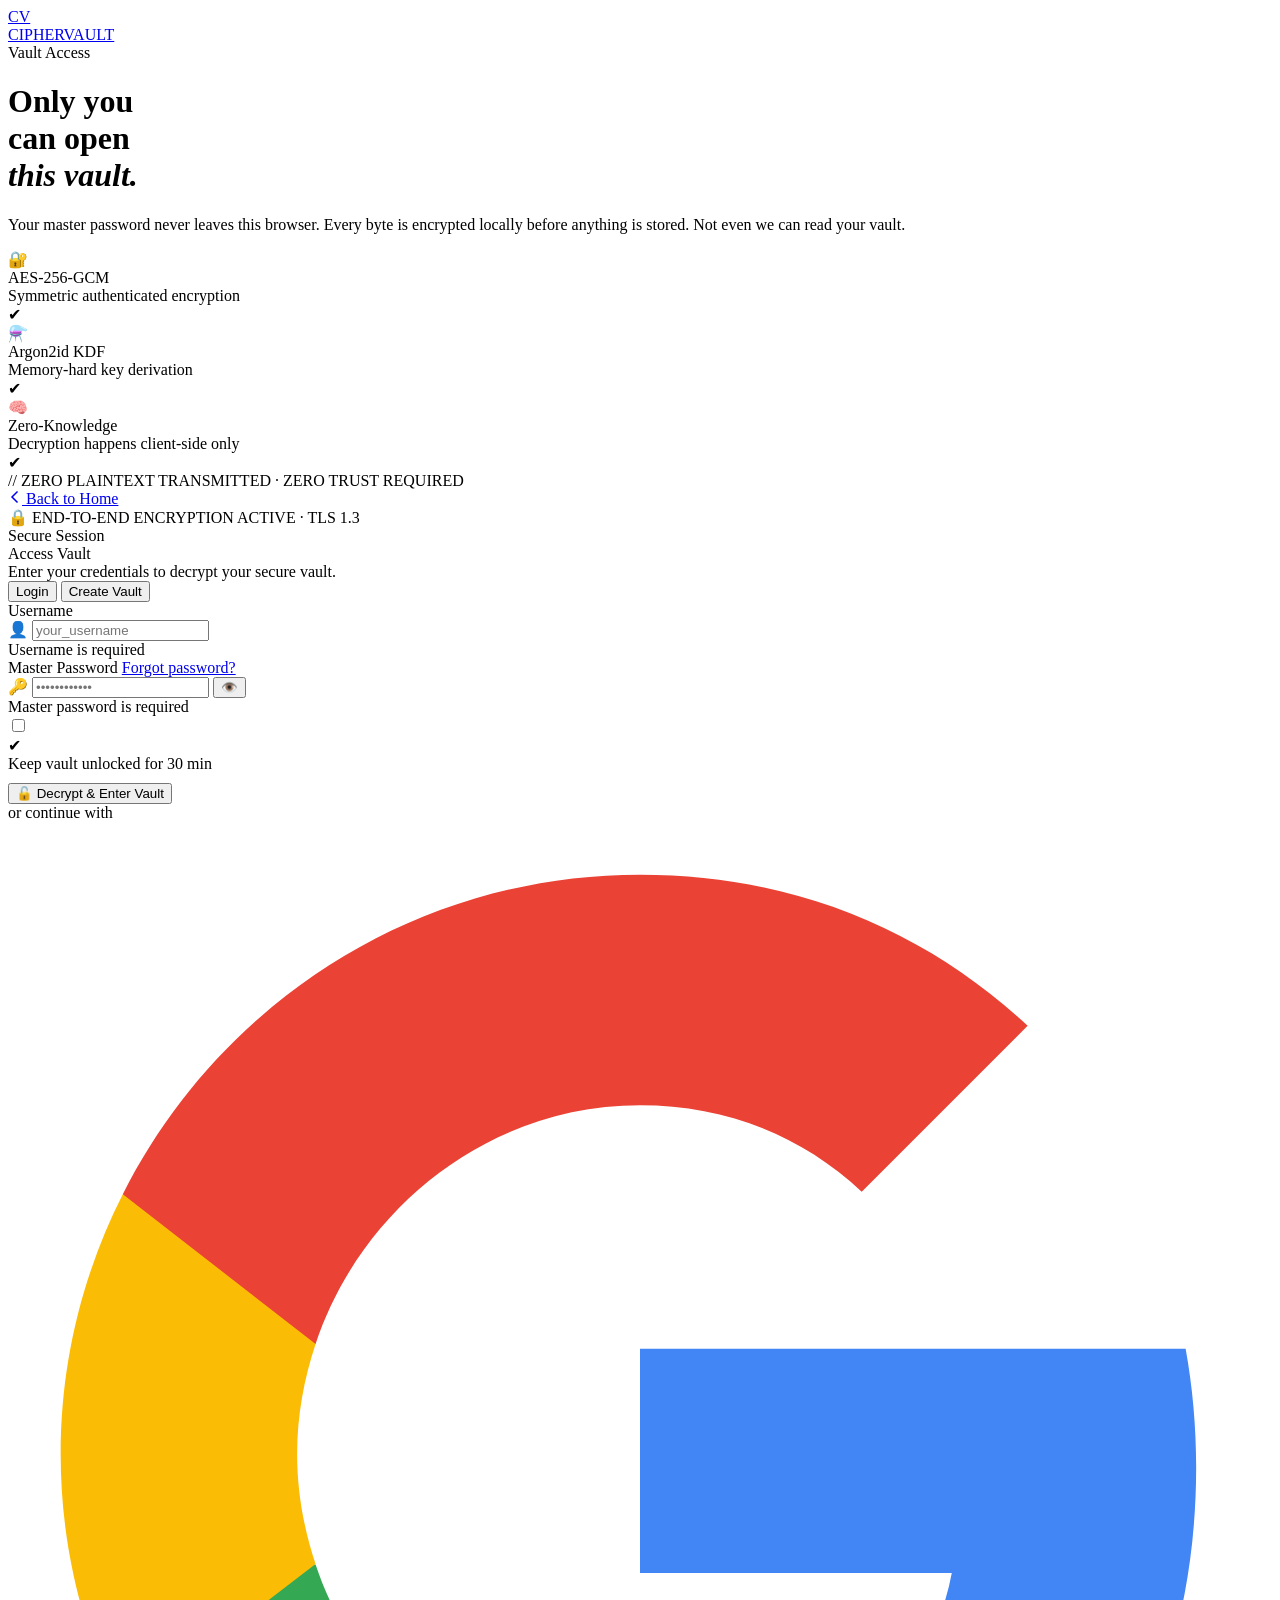
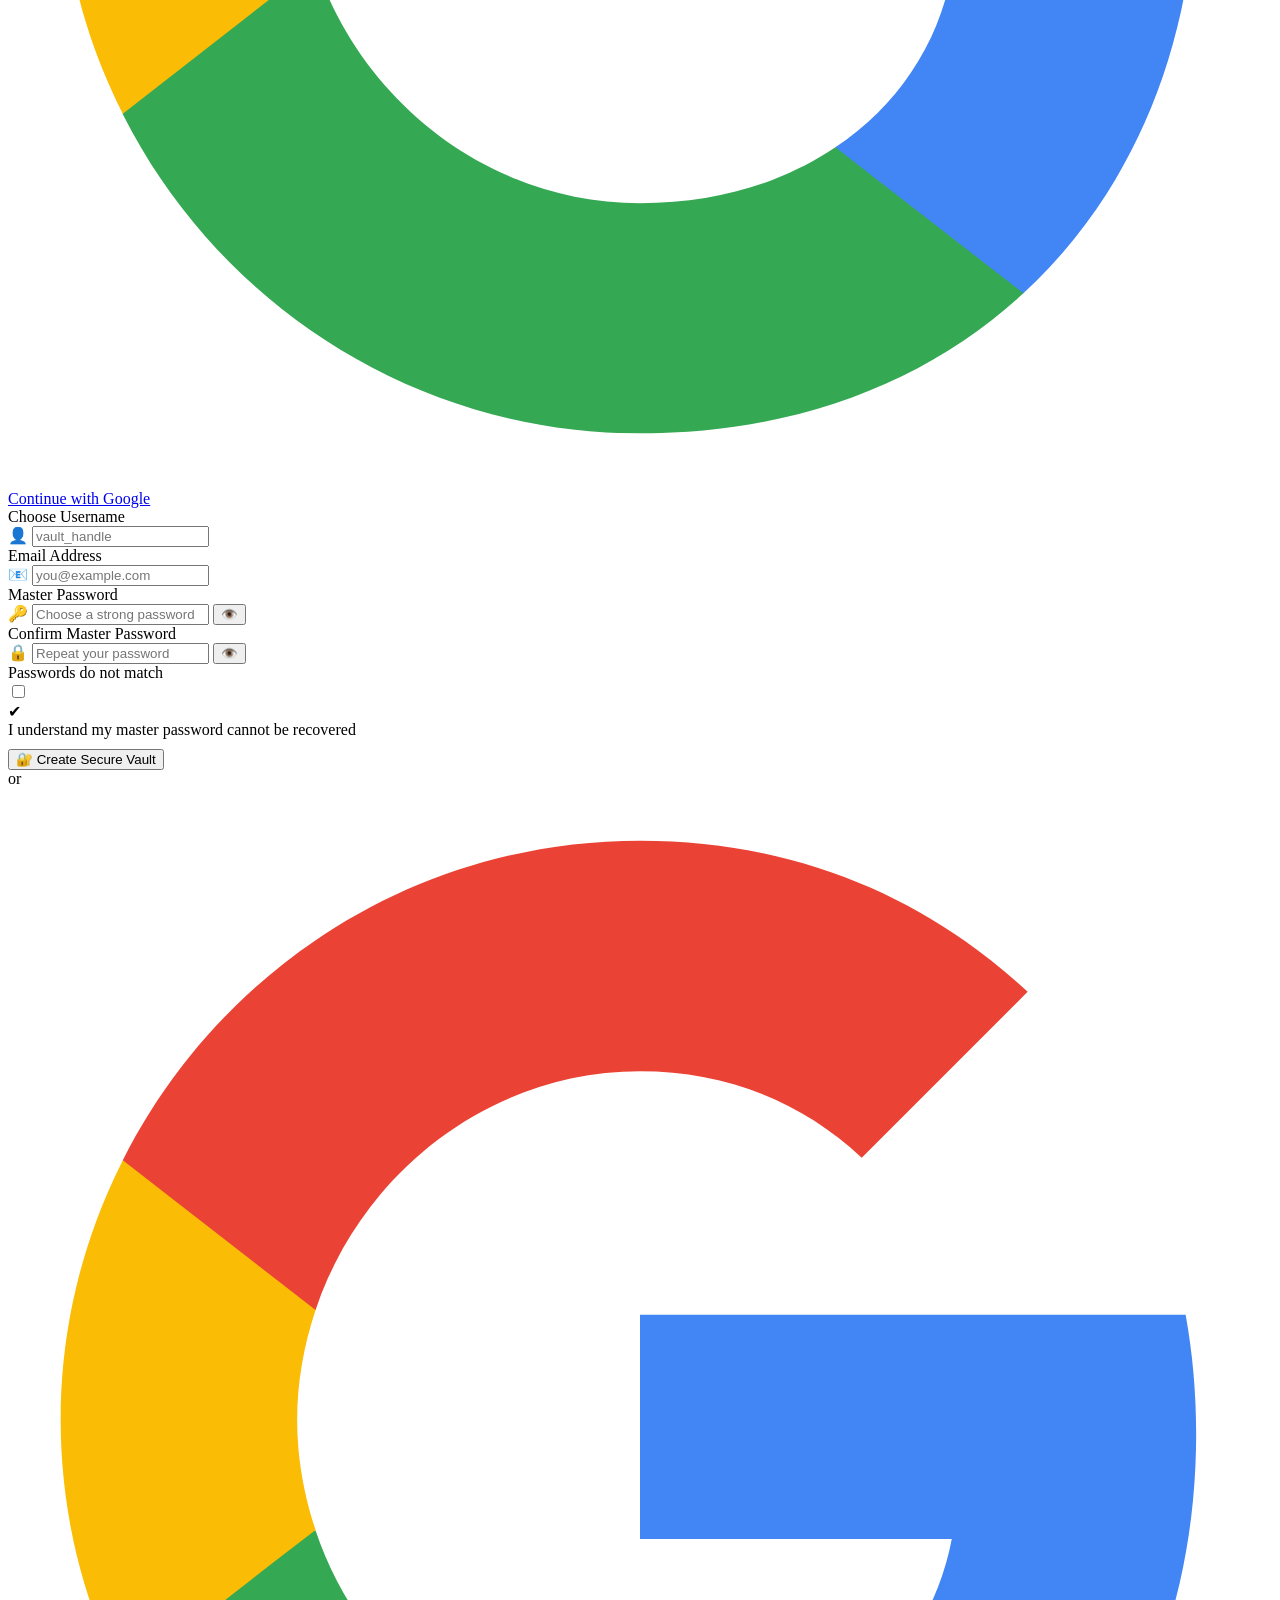
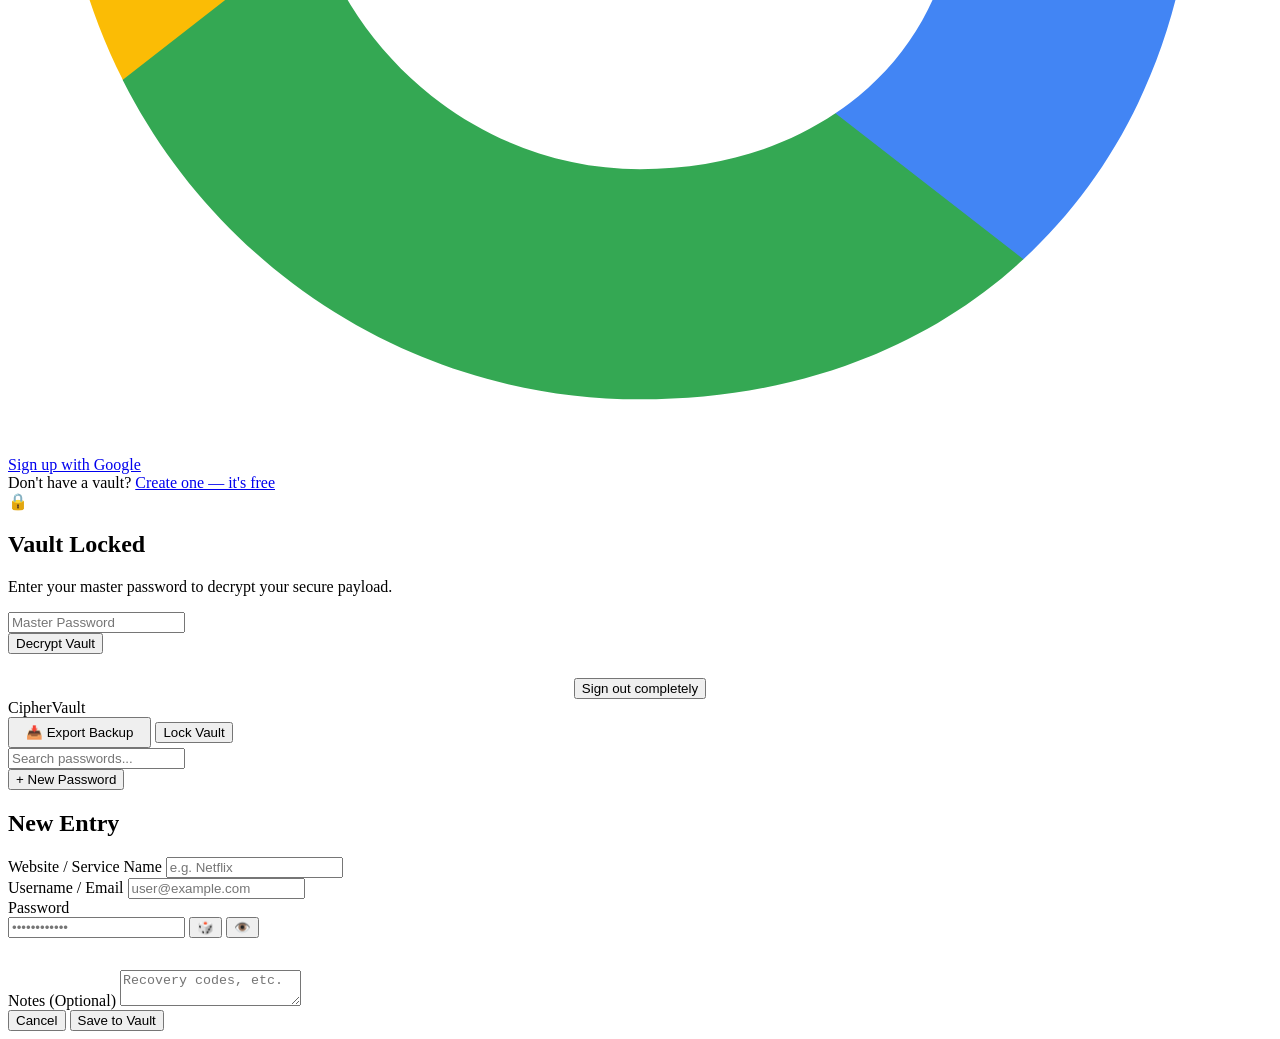
==== commit 1ac6eb8d: "feat: integrate premium ciphervault-login.html design into auth view - Replace basic glass card #aut" ====
--- a/web/static/index.html
+++ b/web/static/index.html
@@ -11,47 +11,437 @@
 </head>
 <body>
 
+    <div class="cursor" id="cursor"></div>
+    <div class="cursor-ring" id="cursorRing"></div>
+    <div class="orb orb-1"></div>
+    <div class="orb orb-2"></div>
+
     <!-- Landing / Auth View -->
     <div id="auth-view" class="view active">
-        <div class="auth-card glass centered-card" style="margin: auto; margin-top: 4rem; margin-bottom: 4rem;">
-            <div class="header-logo" style="text-align: center; margin-bottom: 1rem;">
-                <span class="highlight">Cipher</span>Vault
-            </div>
-            <h2 class="auth-heading">Access Your Vault</h2>
-            <p class="auth-sub">Sign in to decrypt your secrets</p>
-            
-            <div class="tabs">
-                <button class="tab-btn active" onclick="switchAuthTab('login')">Login</button>
-                <button class="tab-btn" onclick="switchAuthTab('register')">Create Vault</button>
-            </div>
-
-            <form id="auth-form" onsubmit="handleAuth(event)">
-                <input type="hidden" id="auth-mode" value="login">
-                <div class="input-group">
-                    <label for="username">Username</label>
-                    <input type="text" id="username" autocomplete="username" placeholder="Enter your email">
-                </div>
-                <div class="input-group">
-                    <label for="master_password">Master Password</label>
-                    <input type="password" id="master_password" autocomplete="current-password" placeholder="••••••••">
-                </div>
-                <div id="auth-error" class="error-msg"></div>
-                <button type="submit" class="primary-btn" id="auth-submit-btn">Login</button>
-            </form>
-            
-            <div class="divider">
-                <span>OR</span>
-            </div>
-            
-            <a href="/api/auth/google/login" class="google-btn">
-                <svg width="18" height="18" xmlns="http://www.w3.org/2000/svg" viewBox="0 0 48 48"><path fill="#EA4335" d="M24 9.5c3.54 0 6.71 1.22 9.21 3.6l6.85-6.85C35.9 2.38 30.47 0 24 0 14.62 0 6.51 5.38 2.56 13.22l7.98 6.19C12.43 13.72 17.74 9.5 24 9.5z"/><path fill="#4285F4" d="M46.98 24.55c0-1.57-.15-3.09-.38-4.55H24v9.02h12.94c-.58 2.96-2.26 5.48-4.78 7.18l7.73 6c4.51-4.18 7.09-10.36 7.09-17.65z"/><path fill="#FBBC05" d="M10.53 28.59c-.48-1.45-.76-2.99-.76-4.59s.27-3.14.76-4.59l-7.98-6.19C.92 16.46 0 20.12 0 24c0 3.88.92 7.54 2.56 10.78l7.97-6.19z"/><path fill="#34A853" d="M24 48c6.48 0 11.93-2.13 15.89-5.81l-7.73-6c-2.15 1.45-4.92 2.3-8.16 2.3-6.26 0-11.57-4.22-13.47-9.91l-7.98 6.19C6.51 42.62 14.62 48 24 48z"/></svg>
+        <div class="page">
+
+          <!-- LEFT PANEL -->
+          <div class="left-panel">
+            <div class="left-panel-bg"></div>
+
+            <a href="/" class="brand">
+              <div class="brand-mark">CV</div>
+              <span class="brand-name">CIPHERVAULT</span>
+            </a>
+
+            <div class="left-content">
+              <div class="left-tag">Vault Access</div>
+              <h1 class="left-heading">
+                Only you<br>can open<br>
+                <em data-text="this vault.">this vault.</em>
+              </h1>
+              <p class="left-desc">
+                Your master password never leaves this browser. Every byte is encrypted locally before anything is stored. Not even we can read your vault.
+              </p>
+
+              <div class="security-pills">
+                <div class="pill">
+                  <div class="pill-icon">🔐</div>
+                  <div class="pill-text">
+                    <div class="pill-name">AES-256-GCM</div>
+                    <div class="pill-detail">Symmetric authenticated encryption</div>
+                  </div>
+                  <div class="pill-check">✔</div>
+                </div>
+                <div class="pill">
+                  <div class="pill-icon">⚗️</div>
+                  <div class="pill-text">
+                    <div class="pill-name">Argon2id KDF</div>
+                    <div class="pill-detail">Memory-hard key derivation</div>
+                  </div>
+                  <div class="pill-check">✔</div>
+                </div>
+                <div class="pill">
+                  <div class="pill-icon">🧠</div>
+                  <div class="pill-text">
+                    <div class="pill-name">Zero-Knowledge</div>
+                    <div class="pill-detail">Decryption happens client-side only</div>
+                  </div>
+                  <div class="pill-check">✔</div>
+                </div>
+              </div>
+            </div>
+
+            <div class="left-footer">// ZERO PLAINTEXT TRANSMITTED · ZERO TRUST REQUIRED</div>
+          </div>
+
+          <!-- RIGHT PANEL -->
+          <div class="right-panel">
+            <div class="corner corner-tl"></div>
+            <div class="corner corner-tr"></div>
+            <div class="corner corner-bl"></div>
+            <div class="corner corner-br"></div>
+
+            <a href="/" class="back-link">
+              <svg width="14" height="14" viewBox="0 0 14 14" fill="none" xmlns="http://www.w3.org/2000/svg">
+                <path d="M9 2L4 7L9 12" stroke="currentColor" stroke-width="1.5" stroke-linecap="square"/>
+              </svg>
+              Back to Home
+            </a>
+
+            <!-- Encryption status -->
+            <div class="enc-status">
+              <span class="enc-icon">🔒</span>
+              <span class="enc-text">END-TO-END ENCRYPTION ACTIVE · TLS 1.3</span>
+              <div class="enc-pulse"></div>
+            </div>
+
+            <!-- Form header -->
+            <div class="form-header">
+              <div class="form-eyebrow"><div class="status-dot"></div> Secure Session</div>
+              <div class="form-title" id="formTitle">Access Vault</div>
+              <div class="form-subtitle" id="formSubtitle">Enter your credentials to decrypt your secure vault.</div>
+            </div>
+
+            <!-- Tab switcher -->
+            <div class="tab-bar">
+              <button class="tab active" id="loginTab" onclick="switchTab('login')">Login</button>
+              <button class="tab" id="registerTab" onclick="switchTab('register')">Create Vault</button>
+            </div>
+
+            <!-- LOGIN FORM -->
+            <div id="loginPanel" class="custom-panel active">
+              <div class="field">
+                <label class="field-label" for="loginUser">Username</label>
+                <div class="input-wrap">
+                  <span class="field-icon">👤</span>
+                  <input type="text" id="loginUser" class="custom-input" placeholder="your_username" autocomplete="username">
+                  <div class="input-glow"></div>
+                </div>
+                <div class="field-error" id="userError">Username is required</div>
+              </div>
+
+              <div class="field">
+                <label class="field-label" for="loginPass">
+                  Master Password
+                  <a href="#">Forgot password?</a>
+                </label>
+                <div class="input-wrap">
+                  <span class="field-icon">🔑</span>
+                  <input type="password" id="loginPass" class="custom-input" placeholder="••••••••••••" autocomplete="current-password">
+                  <button class="eye-btn" type="button" onclick="togglePw('loginPass', this)" title="Toggle visibility">👁️</button>
+                  <div class="input-glow"></div>
+                </div>
+                <div class="field-error" id="passError">Master password is required</div>
+              </div>
+
+              <div class="remember-row">
+                <label class="checkbox-wrap">
+                  <input type="checkbox" id="rememberMe">
+                  <div class="checkbox-box">✔</div>
+                </label>
+                <span class="remember-label" onclick="document.getElementById('rememberMe').click()">Keep vault unlocked for 30 min</span>
+              </div>
+
+              <div id="login-auth-error" class="error-msg" style="margin-top: 10px; margin-bottom: 0;"></div>
+
+              <button class="submit-btn" id="loginBtn" onclick="handleLogin()">
+                <div class="btn-inner">
+                  <span class="btn-lock">🔓</span>
+                  Decrypt &amp; Enter Vault
+                </div>
+              </button>
+
+              <div class="custom-divider">
+                <div class="divider-line"></div>
+                <div class="divider-text">or continue with</div>
+                <div class="divider-line"></div>
+              </div>
+
+              <a href="/api/auth/google/login" class="custom-google-btn">
+                <svg class="google-icon" viewBox="0 0 24 24">
+                  <path fill="#4285F4" d="M22.56 12.25c0-.78-.07-1.53-.2-2.25H12v4.26h5.92c-.26 1.37-1.04 2.53-2.21 3.31v2.77h3.57c2.08-1.92 3.28-4.74 3.28-8.09z"/>
+                  <path fill="#34A853" d="M12 23c2.97 0 5.46-.98 7.28-2.66l-3.57-2.77c-.98.66-2.23 1.06-3.71 1.06-2.86 0-5.29-1.93-6.16-4.53H2.18v2.84C3.99 20.53 7.7 23 12 23z"/>
+                  <path fill="#FBBC05" d="M5.84 14.09c-.22-.66-.35-1.36-.35-2.09s.13-1.43.35-2.09V7.07H2.18C1.43 8.55 1 10.22 1 12s.43 3.45 1.18 4.93l2.85-2.22.81-.62z"/>
+                  <path fill="#EA4335" d="M12 5.38c1.62 0 3.06.56 4.21 1.64l3.15-3.15C17.45 2.09 14.97 1 12 1 7.7 1 3.99 3.47 2.18 7.07l3.66 2.84c.87-2.6 3.3-4.53 6.16-4.53z"/>
+                </svg>
                 Continue with Google
-            </a>
-            
-            <div style="margin-top: 1.5rem; text-align: center;">
-                <a href="/" class="text-btn" style="font-size: 0.8rem;">← Back to Storefront</a>
-            </div>
+              </a>
+            </div>
+
+            <!-- REGISTER FORM -->
+            <div id="registerPanel" class="custom-panel">
+              <div class="field">
+                <label class="field-label" for="regUser">Choose Username</label>
+                <div class="input-wrap">
+                  <span class="field-icon">👤</span>
+                  <input type="text" id="regUser" class="custom-input" placeholder="vault_handle" autocomplete="username">
+                  <div class="input-glow"></div>
+                </div>
+              </div>
+
+              <div class="field">
+                <label class="field-label" for="regEmail">Email Address</label>
+                <div class="input-wrap">
+                  <span class="field-icon">📧</span>
+                  <input type="email" id="regEmail" class="custom-input" placeholder="you@example.com" autocomplete="email">
+                  <div class="input-glow"></div>
+                </div>
+              </div>
+
+              <div class="field">
+                <label class="field-label" for="regPass">Master Password</label>
+                <div class="input-wrap">
+                  <span class="field-icon">🔑</span>
+                  <input type="password" id="regPass" class="custom-input" placeholder="Choose a strong password" oninput="checkStrength(this.value)" autocomplete="new-password">
+                  <button class="eye-btn" type="button" onclick="togglePw('regPass', this)" title="Toggle visibility">👁️</button>
+                  <div class="input-glow"></div>
+                </div>
+                <div class="strength-bar"><div class="strength-fill" id="strengthFill"></div></div>
+                <div class="strength-label" id="strengthLabel"></div>
+              </div>
+
+              <div class="field">
+                <label class="field-label" for="regConfirm">Confirm Master Password</label>
+                <div class="input-wrap">
+                  <span class="field-icon">🔒</span>
+                  <input type="password" id="regConfirm" class="custom-input" placeholder="Repeat your password" autocomplete="new-password">
+                  <button class="eye-btn" type="button" onclick="togglePw('regConfirm', this)" title="Toggle visibility">👁️</button>
+                  <div class="input-glow"></div>
+                </div>
+                <div class="field-error" id="confirmError">Passwords do not match</div>
+              </div>
+
+              <div class="remember-row">
+                <label class="checkbox-wrap">
+                  <input type="checkbox" id="agreeTerms">
+                  <div class="checkbox-box">✔</div>
+                </label>
+                <span class="remember-label" onclick="document.getElementById('agreeTerms').click()">I understand my master password cannot be recovered</span>
+              </div>
+
+              <div id="reg-auth-error" class="error-msg" style="margin-top: 10px; margin-bottom: 0;"></div>
+
+              <button class="submit-btn" id="registerBtn" onclick="handleRegister()">
+                <div class="btn-inner">
+                  <span class="btn-lock">🔐</span>
+                  Create Secure Vault
+                </div>
+              </button>
+
+              <div class="custom-divider">
+                <div class="divider-line"></div>
+                <div class="divider-text">or</div>
+                <div class="divider-line"></div>
+              </div>
+
+              <a href="/api/auth/google/login" class="custom-google-btn">
+                <svg class="google-icon" viewBox="0 0 24 24">
+                  <path fill="#4285F4" d="M22.56 12.25c0-.78-.07-1.53-.2-2.25H12v4.26h5.92c-.26 1.37-1.04 2.53-2.21 3.31v2.77h3.57c2.08-1.92 3.28-4.74 3.28-8.09z"/>
+                  <path fill="#34A853" d="M12 23c2.97 0 5.46-.98 7.28-2.66l-3.57-2.77c-.98.66-2.23 1.06-3.71 1.06-2.86 0-5.29-1.93-6.16-4.53H2.18v2.84C3.99 20.53 7.7 23 12 23z"/>
+                  <path fill="#FBBC05" d="M5.84 14.09c-.22-.66-.35-1.36-.35-2.09s.13-1.43.35-2.09V7.07H2.18C1.43 8.55 1 10.22 1 12s.43 3.45 1.18 4.93l2.85-2.22.81-.62z"/>
+                  <path fill="#EA4335" d="M12 5.38c1.62 0 3.06.56 4.21 1.64l3.15-3.15C17.45 2.09 14.97 1 12 1 7.7 1 3.99 3.47 2.18 7.07l3.66 2.84c.87-2.6 3.3-4.53 6.16-4.53z"/>
+                </svg>
+                Sign up with Google
+              </a>
+            </div>
+
+            <div class="form-foot">
+              <span id="footText">Don't have a vault? </span>
+              <a href="#" id="footLink" onclick="switchTab('register'); return false;">Create one — it's free</a>
+            </div>
+
+          </div>
         </div>
+
+        <script>
+          // Cursor
+          const cursor = document.getElementById('cursor');
+          const ring = document.getElementById('cursorRing');
+          document.addEventListener('mousemove', e => {
+            cursor.style.left = e.clientX + 'px';
+            cursor.style.top = e.clientY + 'px';
+            setTimeout(() => {
+              ring.style.left = e.clientX + 'px';
+              ring.style.top = e.clientY + 'px';
+            }, 70);
+          });
+          document.querySelectorAll('a, button, input, label').forEach(el => {
+            el.addEventListener('mouseenter', () => {
+              cursor.style.width = '16px'; cursor.style.height = '16px';
+              ring.style.width = '50px'; ring.style.height = '50px';
+            });
+            el.addEventListener('mouseleave', () => {
+              cursor.style.width = '10px'; cursor.style.height = '10px';
+              ring.style.width = '36px'; ring.style.height = '36px';
+            });
+          });
+
+          // Tab switching
+          function switchTab(tab) {
+            const isLogin = tab === 'login';
+            document.getElementById('loginTab').classList.toggle('active', isLogin);
+            document.getElementById('registerTab').classList.toggle('active', !isLogin);
+            document.getElementById('loginPanel').classList.toggle('active', isLogin);
+            document.getElementById('registerPanel').classList.toggle('active', !isLogin);
+            document.getElementById('formTitle').textContent = isLogin ? 'Access Vault' : 'Create Vault';
+            document.getElementById('formSubtitle').textContent = isLogin
+              ? 'Enter your credentials to decrypt your secure vault.'
+              : 'Choose a strong master password — it cannot be recovered.';
+            document.getElementById('footText').textContent = isLogin ? "Don't have a vault? " : 'Already have a vault? ';
+            document.getElementById('footLink').textContent = isLogin ? "Create one — it's free" : 'Sign in instead';
+            document.getElementById('footLink').onclick = () => { switchTab(isLogin ? 'register' : 'login'); return false; };
+          }
+
+          // Toggle password visibility
+          function togglePw(id, btn) {
+            const inp = document.getElementById(id);
+            if (inp.type === 'password') {
+              inp.type = 'text';
+              inp.style.setProperty('letter-spacing', '0.05em', 'important');
+              btn.textContent = '🙈';
+            } else {
+              inp.type = 'password';
+              inp.style.setProperty('letter-spacing', '0.2em', 'important');
+              btn.textContent = '👁️';
+            }
+          }
+
+          // Password strength
+          function checkStrength(val) {
+            const fill = document.getElementById('strengthFill');
+            const label = document.getElementById('strengthLabel');
+            let score = 0;
+            if (val.length >= 8) score++;
+            if (val.length >= 14) score++;
+            if (/[A-Z]/.test(val) && /[a-z]/.test(val)) score++;
+            if (/[0-9]/.test(val)) score++;
+            if (/[^A-Za-z0-9]/.test(val)) score++;
+            const levels = [
+              { pct: '0%', color: 'transparent', text: '' },
+              { pct: '20%', color: '#ff3e6c', text: 'Very Weak' },
+              { pct: '40%', color: '#ff8c00', text: 'Weak' },
+              { pct: '60%', color: '#ffcc00', text: 'Fair' },
+              { pct: '80%', color: '#00c8ff', text: 'Strong' },
+              { pct: '100%', color: '#00ff9f', text: 'Excellent' },
+            ];
+            const l = val.length === 0 ? levels[0] : levels[Math.max(1, score)];
+            fill.style.width = l.pct;
+            fill.style.background = l.color;
+            label.textContent = l.text;
+            label.style.color = l.color;
+          }
+
+          // Login submit
+          async function handleLogin() {
+            const user = document.getElementById('loginUser');
+            const pass = document.getElementById('loginPass');
+            const btn = document.getElementById('loginBtn');
+            let valid = true;
+            if (!user.value.trim()) {
+              user.classList.add('error');
+              document.getElementById('userError').classList.add('show');
+              valid = false;
+            } else {
+              user.classList.remove('error');
+              document.getElementById('userError').classList.remove('show');
+            }
+            if (!pass.value) {
+              pass.classList.add('error');
+              document.getElementById('passError').classList.add('show');
+              valid = false;
+            } else {
+              pass.classList.remove('error');
+              document.getElementById('passError').classList.remove('show');
+            }
+            if (!valid) {
+              btn.classList.add('shake');
+              setTimeout(() => btn.classList.remove('shake'), 400);
+              return;
+            }
+            btn.classList.add('loading');
+            document.getElementById('login-auth-error').textContent = '';
+            try {
+                const res = await fetch('/api/login', {
+                    method: 'POST',
+                    headers: { 'Content-Type': 'application/json' },
+                    body: JSON.stringify({ username: user.value.trim(), master_password: pass.value })
+                });
+                const data = await res.json();
+                btn.classList.remove('loading');
+                if (!res.ok) {
+                    throw new Error(data.detail || 'Authentication failed');
+                }
+                if (typeof showToast === 'function') showToast(data.message);
+                if (typeof checkSession === 'function') checkSession();
+            } catch (err) {
+                btn.classList.remove('loading');
+                document.getElementById('login-auth-error').textContent = err.message;
+                btn.classList.add('shake');
+                setTimeout(() => btn.classList.remove('shake'), 400);
+            }
+          }
+
+          // Register submit
+          async function handleRegister() {
+            const user = document.getElementById('regUser');
+            const pass = document.getElementById('regPass');
+            const confirm = document.getElementById('regConfirm');
+            const btn = document.getElementById('registerBtn');
+            const errEl = document.getElementById('confirmError');
+            let valid = true;
+            if (!user.value.trim()) {
+              user.classList.add('error');
+              valid = false;
+            } else {
+              user.classList.remove('error');
+            }
+            if (!pass.value) {
+              pass.classList.add('error');
+              valid = false;
+            } else {
+              pass.classList.remove('error');
+            }
+            if (pass.value && confirm.value && pass.value !== confirm.value) {
+              confirm.classList.add('error');
+              errEl.classList.add('show');
+              valid = false;
+            } else {
+              confirm.classList.remove('error');
+              errEl.classList.remove('show');
+            }
+            if (!valid) {
+              btn.classList.add('shake');
+              setTimeout(() => btn.classList.remove('shake'), 400);
+              return;
+            }
+            btn.classList.add('loading');
+            document.getElementById('reg-auth-error').textContent = '';
+            try {
+                const res = await fetch('/api/register', {
+                    method: 'POST',
+                    headers: { 'Content-Type': 'application/json' },
+                    body: JSON.stringify({ username: user.value.trim(), master_password: pass.value })
+                });
+                const data = await res.json();
+                btn.classList.remove('loading');
+                if (!res.ok) {
+                    throw new Error(data.detail || 'Registration failed');
+                }
+                if (typeof showToast === 'function') showToast(data.message);
+                if (typeof checkSession === 'function') checkSession();
+            } catch (err) {
+                btn.classList.remove('loading');
+                document.getElementById('reg-auth-error').textContent = err.message;
+                btn.classList.add('shake');
+                setTimeout(() => btn.classList.remove('shake'), 400);
+            }
+          }
+
+          // Enter key support
+          document.addEventListener('keydown', e => {
+            if (e.key === 'Enter') {
+              const activePanel = document.querySelector('.custom-panel.active');
+              if (activePanel && activePanel.id === 'loginPanel') handleLogin();
+              else if (activePanel && activePanel.id === 'registerPanel') handleRegister();
+            }
+          });
+        </script>
     </div>
 
     <!-- UNLOCK VIEW -->
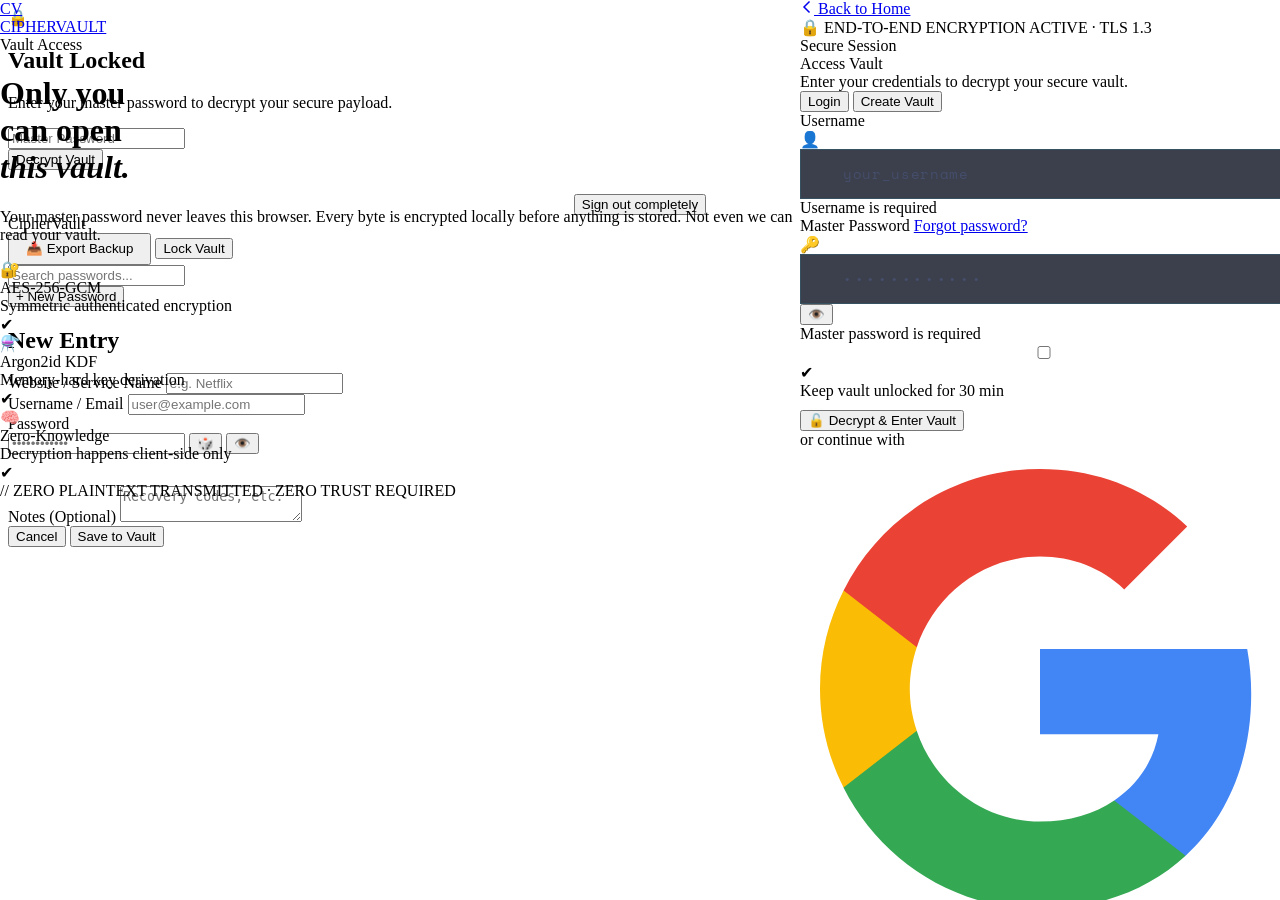
==== commit 1b736603: "fix: scope auth-view CSS to prevent styles.css conflicts on login page" ====
--- a/web/static/index.html
+++ b/web/static/index.html
@@ -8,8 +8,99 @@
     <link rel="preconnect" href="https://fonts.gstatic.com" crossorigin>
     <link href="https://fonts.googleapis.com/css2?family=Space+Mono:wght@400;700&family=Syne:wght@400;700;800;900&display=swap" rel="stylesheet">
     <link rel="stylesheet" href="/static/css/styles.css">
+    <style>
+      /* === AUTH VIEW ISOLATION ===
+         Prevents global styles.css rules from breaking the premium login layout */
+      body.auth-active {
+        overflow: hidden !important;
+        cursor: none !important;
+        display: block !important;
+        align-items: unset !important;
+        justify-content: unset !important;
+      }
+      body.auth-active::before {
+        background-image:
+          linear-gradient(rgba(0,200,255,0.03) 1px, transparent 1px),
+          linear-gradient(90deg, rgba(0,200,255,0.03) 1px, transparent 1px) !important;
+        background-size: 48px 48px !important;
+        filter: none !important;
+        border-radius: 0 !important;
+        width: auto !important; height: auto !important;
+        inset: 0 !important;
+        top: 0 !important; left: 0 !important;
+        animation: none !important;
+        opacity: 1 !important;
+      }
+      body.auth-active::after {
+        background: repeating-linear-gradient(
+          0deg, transparent, transparent 2px,
+          rgba(0,0,0,0.07) 2px, rgba(0,0,0,0.07) 4px
+        ) !important;
+        filter: none !important;
+        border-radius: 0 !important;
+        width: auto !important; height: auto !important;
+        inset: 0 !important;
+        bottom: 0 !important; right: 0 !important;
+        animation: none !important;
+        opacity: 1 !important;
+      }
+      body.auth-active * { cursor: none !important; }
+      /* Fix the two-column page grid */
+      #auth-view { position: fixed; inset: 0; z-index: 10; display: block !important; flex-direction: unset !important; }
+      #auth-view .page {
+        display: grid !important;
+        grid-template-columns: 1fr 480px !important;
+        min-height: 100vh !important;
+        width: 100% !important;
+        position: relative; z-index: 2;
+      }
+      /* Override global input styles inside auth-view */
+      #auth-view input[type="text"],
+      #auth-view input[type="password"],
+      #auth-view input[type="email"] {
+        background: rgba(12,16,32,0.8) !important;
+        border: 1.5px solid rgba(0,200,255,0.12) !important;
+        color: #e8f0ff !important;
+        font-family: 'Space Mono', monospace !important;
+        font-size: 0.85rem !important;
+        padding: 14px 14px 14px 42px !important;
+        border-radius: 0 !important;
+        letter-spacing: 0.05em !important;
+        outline: none !important;
+        width: 100% !important;
+      }
+      #auth-view input[type="password"] { letter-spacing: 0.2em !important; }
+      #auth-view input::placeholder { color: #4a5880 !important; opacity: 0.6 !important; }
+      #auth-view input:focus {
+        border-color: #00c8ff !important;
+        background: rgba(0,200,255,0.04) !important;
+        box-shadow: 0 0 0 3px rgba(0,200,255,0.08), inset 0 0 20px rgba(0,200,255,0.03) !important;
+      }
+      #auth-view input.error { border-color: #ff3e6c !important; }
+      /* Fix checkbox inputs */
+      #auth-view input[type="checkbox"] {
+        padding: 0 !important;
+        border: none !important;
+        background: none !important;
+        box-shadow: none !important;
+        width: 100% !important;
+        height: 100% !important;
+        letter-spacing: normal !important;
+      }
+      /* Right panel panels */
+      #auth-view .right-panel {
+        overflow-y: auto !important;
+        max-height: 100vh !important;
+      }
+      @media (max-width: 900px) {
+        #auth-view .page { grid-template-columns: 1fr !important; }
+        #auth-view .left-panel { display: none !important; }
+        #auth-view .right-panel { min-height: 100vh !important; }
+        body.auth-active { overflow: auto !important; }
+      }
+    </style>
 </head>
-<body>
+<body class="auth-active">
 
     <div class="cursor" id="cursor"></div>
     <div class="cursor-ring" id="cursorRing"></div>
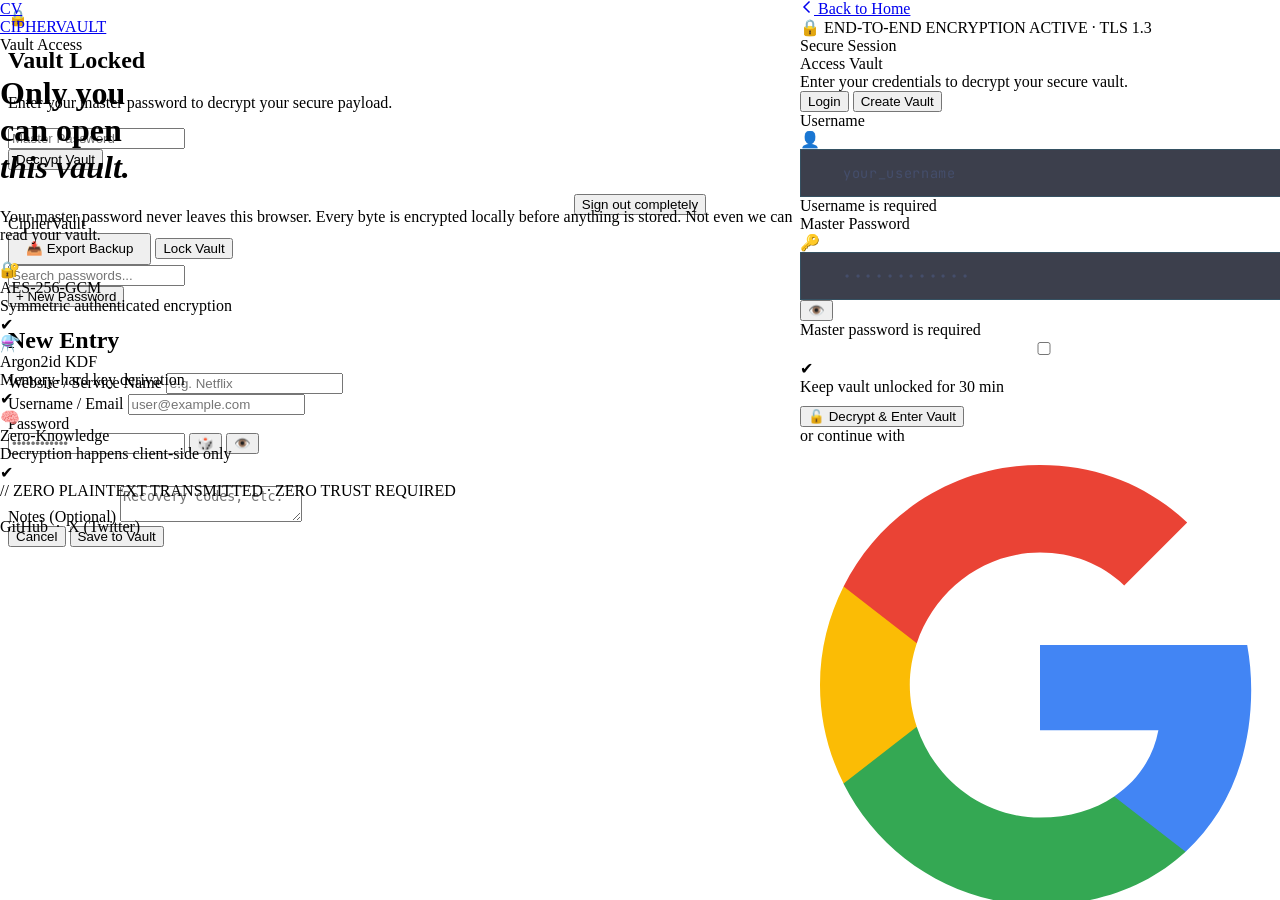
==== commit f6555a55: "gradient fixed" ====
--- a/web/static/index.html
+++ b/web/static/index.html
@@ -6,7 +6,7 @@
     <title>CipherVault | Zero-Knowledge Security</title>
     <link rel="preconnect" href="https://fonts.googleapis.com">
     <link rel="preconnect" href="https://fonts.gstatic.com" crossorigin>
-    <link href="https://fonts.googleapis.com/css2?family=Space+Mono:wght@400;700&family=Syne:wght@400;700;800;900&display=swap" rel="stylesheet">
+    <link href="https://fonts.googleapis.com/css2?family=Inter:wght@400;500;600;700;800;900&family=JetBrains+Mono:wght@400;700&display=swap" rel="stylesheet">
     <link rel="stylesheet" href="/static/css/styles.css">
     <style>
       /* === AUTH VIEW ISOLATION ===
@@ -61,7 +61,7 @@
         background: rgba(12,16,32,0.8) !important;
         border: 1.5px solid rgba(0,200,255,0.12) !important;
         color: #e8f0ff !important;
-        font-family: 'Space Mono', monospace !important;
+        font-family: 'JetBrains Mono', monospace !important;
         font-size: 0.85rem !important;
         padding: 14px 14px 14px 42px !important;
         border-radius: 0 !important;
@@ -158,7 +158,11 @@
               </div>
             </div>
 
-            <div class="left-footer">// ZERO PLAINTEXT TRANSMITTED · ZERO TRUST REQUIRED</div>
+            <div class="left-footer">
+              // ZERO PLAINTEXT TRANSMITTED · ZERO TRUST REQUIRED<br><br>
+              <a href="https://github.com/abheeyeee/ciphervault_project" target="_blank" rel="noopener noreferrer" style="color: var(--muted); text-decoration: none; transition: color 0.2s;" onmouseover="this.style.color='var(--text)'" onmouseout="this.style.color='var(--muted)'">GitHub</a> &nbsp;·&nbsp;
+              <a href="https://x.com/abheeyeee" target="_blank" rel="noopener noreferrer" style="color: var(--muted); text-decoration: none; transition: color 0.2s;" onmouseover="this.style.color='var(--text)'" onmouseout="this.style.color='var(--muted)'">X (Twitter)</a>
+            </div>
           </div>
 
           <!-- RIGHT PANEL -->
@@ -210,7 +214,6 @@
               <div class="field">
                 <label class="field-label" for="loginPass">
                   Master Password
-                  <a href="#">Forgot password?</a>
                 </label>
                 <div class="input-wrap">
                   <span class="field-icon">🔑</span>
